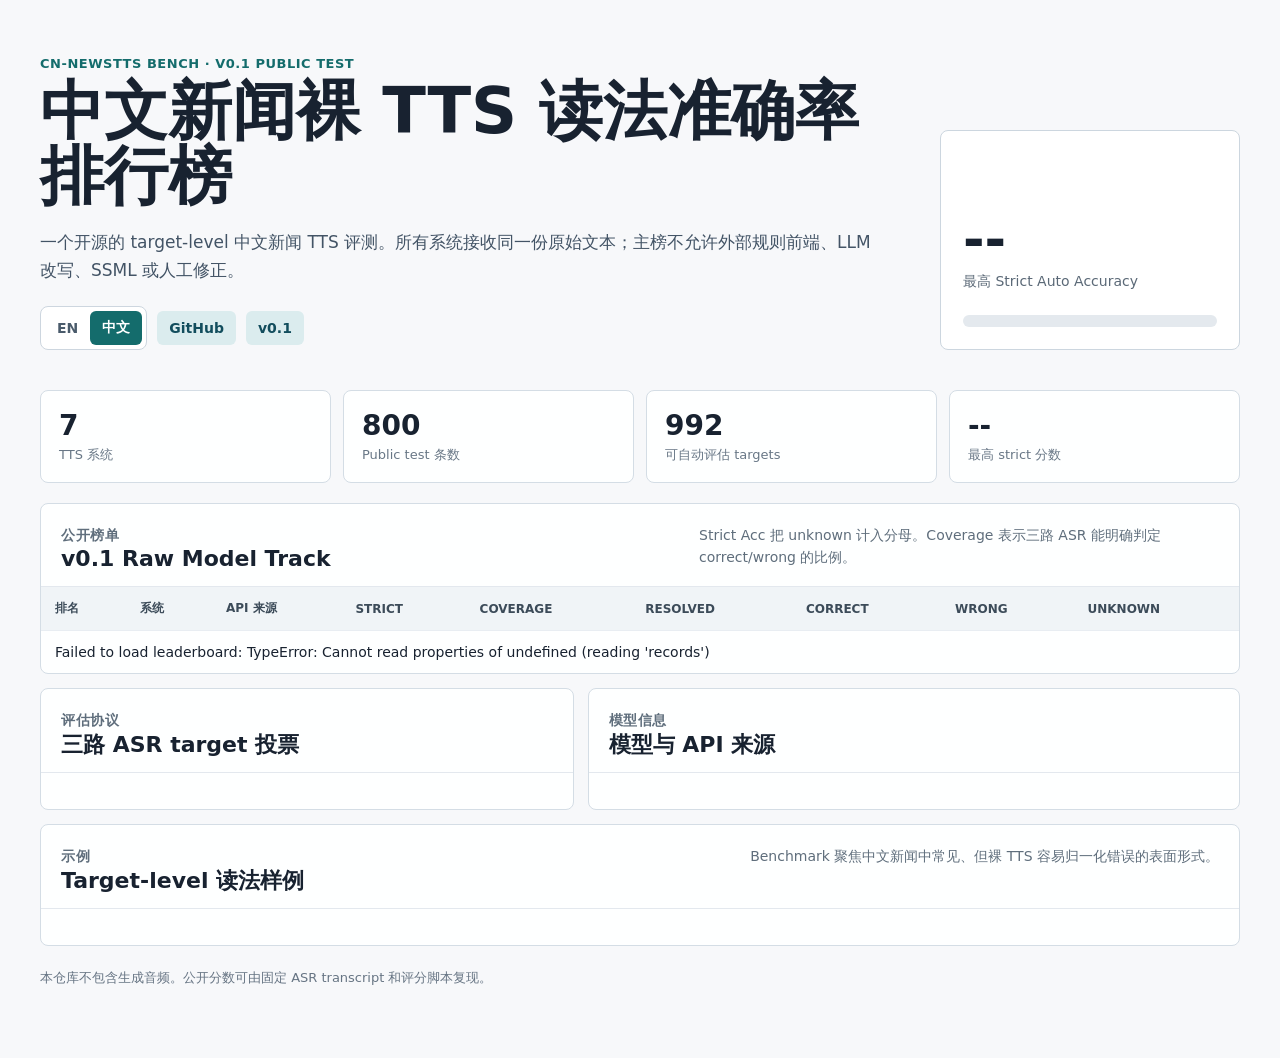
==== site/index.html @ b5e499ce "Improve bilingual benchmark docs and leaderboard" ====
<!doctype html>
<html lang="zh-CN">
<head>
  <meta charset="utf-8">
  <meta name="viewport" content="width=device-width, initial-scale=1">
  <title>CN-NewsTTS Bench 中文新闻 TTS 排行榜</title>
  <link rel="stylesheet" href="style.css">
</head>
<body>
  <main>
    <header class="hero">
      <div class="hero-copy">
        <p class="eyebrow">CN-NewsTTS Bench · v0.1 public test</p>
        <h1 id="title">中文新闻裸 TTS 读法准确率排行榜</h1>
        <p class="summary" id="summary"></p>
        <div class="hero-actions" aria-label="language and repository links">
          <div class="language-toggle" role="group" aria-label="Language">
            <button class="lang-button" data-lang="en" type="button">EN</button>
            <button class="lang-button active" data-lang="zh" type="button">中文</button>
          </div>
          <a class="link-button" href="https://github.com/Jayden-X-L/cn-news-tts-bench">GitHub</a>
          <a class="link-button" href="https://github.com/Jayden-X-L/cn-news-tts-bench/releases/tag/v0.1">v0.1</a>
        </div>
      </div>
      <div class="score-visual" aria-label="Top strict auto accuracy">
        <span id="visual-score">--</span>
        <label id="visual-label"></label>
        <div class="gauge">
          <div id="visual-bar"></div>
        </div>
      </div>
    </header>

    <section class="metric-grid" aria-label="benchmark summary">
      <div class="metric">
        <span id="model-count">7</span>
        <label id="metric-models"></label>
      </div>
      <div class="metric">
        <span id="record-count">800</span>
        <label id="metric-records"></label>
      </div>
      <div class="metric">
        <span id="target-count">992</span>
        <label id="metric-targets"></label>
      </div>
      <div class="metric">
        <span id="best-score">--</span>
        <label id="metric-best"></label>
      </div>
    </section>

    <section class="panel">
      <div class="section-heading">
        <div>
          <p class="section-kicker" id="leaderboard-kicker"></p>
          <h2 id="leaderboard-title"></h2>
        </div>
        <p id="leaderboard-note"></p>
      </div>
      <div class="table-wrap">
        <table>
          <thead>
            <tr>
              <th id="th-rank"></th>
              <th id="th-system"></th>
              <th id="th-source"></th>
              <th id="th-strict"></th>
              <th id="th-coverage"></th>
              <th id="th-resolved"></th>
              <th id="th-correct"></th>
              <th id="th-wrong"></th>
              <th id="th-unknown"></th>
            </tr>
          </thead>
          <tbody id="leaderboard-body">
            <tr><td colspan="9">加载中...</td></tr>
          </tbody>
        </table>
      </div>
    </section>

    <section class="grid-two">
      <div class="panel">
        <div class="section-heading compact">
          <div>
            <p class="section-kicker" id="protocol-kicker"></p>
            <h2 id="protocol-title"></h2>
          </div>
        </div>
        <div class="protocol-list" id="protocol-list"></div>
      </div>

      <div class="panel">
        <div class="section-heading compact">
          <div>
            <p class="section-kicker" id="model-kicker"></p>
            <h2 id="model-title"></h2>
          </div>
        </div>
        <div class="model-list" id="model-list"></div>
      </div>
    </section>

    <section class="panel">
      <div class="section-heading">
        <div>
          <p class="section-kicker" id="examples-kicker"></p>
          <h2 id="examples-title"></h2>
        </div>
        <p id="examples-note"></p>
      </div>
      <div class="case-grid" id="case-grid"></div>
    </section>

    <footer>
      <p id="footer-text"></p>
    </footer>
  </main>
  <script src="leaderboard.js"></script>
</body>
</html>
---- site/style.css ----
:root {
  color-scheme: light;
  font-family: Inter, ui-sans-serif, system-ui, -apple-system, BlinkMacSystemFont, "Segoe UI", sans-serif;
  background: #f4f6f8;
  color: #182230;
}

* {
  box-sizing: border-box;
}

body {
  margin: 0;
  background: #f7f8fa;
}

main {
  max-width: 1240px;
  margin: 0 auto;
  padding: 28px 20px 56px;
}

.hero {
  display: grid;
  grid-template-columns: minmax(0, 1fr) 300px;
  gap: 24px;
  align-items: end;
  padding: 28px 0 22px;
}

.eyebrow,
.section-kicker {
  margin: 0 0 8px;
  color: #146c6c;
  font-size: 13px;
  font-weight: 760;
  letter-spacing: .04em;
  text-transform: uppercase;
}

h1,
h2 {
  margin: 0;
  letter-spacing: 0;
}

h1 {
  max-width: 820px;
  font-size: clamp(34px, 5vw, 64px);
  line-height: 1.02;
}

h2 {
  font-size: 22px;
  line-height: 1.2;
}

.summary {
  max-width: 840px;
  margin: 18px 0 0;
  color: #435466;
  font-size: 17px;
  line-height: 1.65;
}

.hero-actions {
  display: flex;
  flex-wrap: wrap;
  gap: 10px;
  align-items: center;
  margin-top: 22px;
}

.language-toggle {
  display: inline-flex;
  padding: 4px;
  border: 1px solid #cdd6df;
  border-radius: 8px;
  background: #ffffff;
}

.lang-button,
.link-button {
  min-height: 34px;
  border: 0;
  border-radius: 6px;
  padding: 0 12px;
  font: inherit;
  font-size: 14px;
  font-weight: 700;
}

.lang-button {
  color: #4a5b6b;
  background: transparent;
  cursor: pointer;
}

.lang-button.active {
  color: #ffffff;
  background: #146c6c;
}

.link-button {
  display: inline-flex;
  align-items: center;
  color: #124d5d;
  background: #dbecee;
  text-decoration: none;
}

.score-visual {
  min-height: 220px;
  border: 1px solid #ccd6df;
  border-radius: 8px;
  background: #ffffff;
  padding: 22px;
  display: flex;
  flex-direction: column;
  justify-content: flex-end;
}

.score-visual span {
  font-size: 52px;
  line-height: 1;
  font-weight: 820;
}

.score-visual label {
  margin-top: 8px;
  color: #5b6977;
  font-size: 14px;
}

.gauge {
  height: 12px;
  margin-top: 24px;
  overflow: hidden;
  border-radius: 999px;
  background: #e4e9ee;
}

.gauge div {
  height: 100%;
  width: 0;
  border-radius: inherit;
  background: #146c6c;
}

.metric-grid {
  display: grid;
  grid-template-columns: repeat(4, minmax(0, 1fr));
  gap: 12px;
  margin: 18px 0 20px;
}

.metric,
.panel {
  border: 1px solid #d4dde5;
  border-radius: 8px;
  background: rgba(255, 255, 255, .94);
}

.metric {
  padding: 18px;
}

.metric span {
  display: block;
  font-size: 28px;
  font-weight: 800;
}

.metric label {
  display: block;
  margin-top: 4px;
  color: #687786;
  font-size: 13px;
}

.panel {
  margin-top: 14px;
  overflow: hidden;
}

.section-heading {
  display: flex;
  justify-content: space-between;
  gap: 24px;
  padding: 20px 20px 14px;
  border-bottom: 1px solid #e3e8ee;
}

.section-heading.compact {
  display: block;
}

.section-heading p {
  max-width: 520px;
  margin: 0;
  color: #5f6e7c;
  font-size: 14px;
  line-height: 1.6;
}

.table-wrap {
  overflow-x: auto;
}

table {
  width: 100%;
  min-width: 980px;
  border-collapse: collapse;
}

th,
td {
  padding: 13px 14px;
  text-align: left;
  border-bottom: 1px solid #e8edf2;
  white-space: nowrap;
  font-size: 14px;
}

th {
  color: #3c4b59;
  background: #f0f4f7;
  font-size: 12px;
  font-weight: 780;
  text-transform: uppercase;
}

tr:last-child td {
  border-bottom: 0;
}

.rank {
  width: 46px;
  color: #687786;
  font-weight: 800;
}

.system-name {
  font-weight: 780;
}

.system-sub {
  margin-top: 3px;
  color: #758391;
  font-size: 12px;
}

.score-cell {
  min-width: 148px;
}

.score-line {
  display: grid;
  grid-template-columns: 54px 1fr;
  align-items: center;
  gap: 10px;
}

.mini-bar {
  height: 7px;
  overflow: hidden;
  border-radius: 999px;
  background: #e4e9ee;
}

.mini-bar div {
  height: 100%;
  background: #146c6c;
  border-radius: inherit;
}

.count-good {
  color: #0f6a4f;
  font-weight: 780;
}

.count-bad {
  color: #9b3b2f;
  font-weight: 780;
}

.count-muted {
  color: #697786;
  font-weight: 780;
}

.grid-two {
  display: grid;
  grid-template-columns: minmax(0, .9fr) minmax(0, 1.1fr);
  gap: 14px;
}

.protocol-list,
.model-list,
.case-grid {
  padding: 16px 20px 20px;
}

.protocol-item {
  display: grid;
  grid-template-columns: 42px 1fr;
  gap: 12px;
  padding: 12px 0;
  border-bottom: 1px solid #edf1f4;
}

.protocol-item:last-child {
  border-bottom: 0;
}

.protocol-index {
  width: 34px;
  height: 34px;
  display: grid;
  place-items: center;
  border-radius: 8px;
  color: #ffffff;
  background: #146c6c;
  font-weight: 800;
}

.protocol-name,
.model-row strong {
  font-weight: 780;
}

.protocol-source,
.model-row span {
  color: #647382;
  font-size: 13px;
}

.model-row {
  display: grid;
  grid-template-columns: minmax(150px, 1fr) minmax(190px, 1.2fr) minmax(150px, .9fr);
  gap: 12px;
  padding: 10px 0;
  border-bottom: 1px solid #edf1f4;
}

.model-row:last-child {
  border-bottom: 0;
}

.case-grid {
  display: grid;
  grid-template-columns: repeat(2, minmax(0, 1fr));
  gap: 12px;
}

.case-card {
  border: 1px solid #dce4eb;
  border-radius: 8px;
  padding: 14px;
  background: #fbfcfd;
}

.case-category {
  color: #146c6c;
  font-size: 12px;
  font-weight: 800;
  text-transform: uppercase;
}

.case-input {
  margin: 9px 0 12px;
  color: #162230;
  font-weight: 720;
  line-height: 1.55;
}

.case-meta {
  display: grid;
  gap: 8px;
  color: #5c6b79;
  font-size: 13px;
  line-height: 1.55;
}

.case-meta b {
  color: #2d3b48;
}

footer {
  margin: 22px 0 0;
  color: #667483;
  font-size: 13px;
  line-height: 1.6;
}

@media (max-width: 860px) {
  main {
    padding: 20px 14px 42px;
  }

  .hero,
  .grid-two,
  .case-grid {
    grid-template-columns: 1fr;
  }

  .score-visual {
    min-height: 150px;
  }

  .metric-grid {
    grid-template-columns: repeat(2, minmax(0, 1fr));
  }

  .section-heading {
    display: block;
  }

  .section-heading p {
    margin-top: 8px;
  }

  .model-row {
    grid-template-columns: 1fr;
    gap: 4px;
  }
}
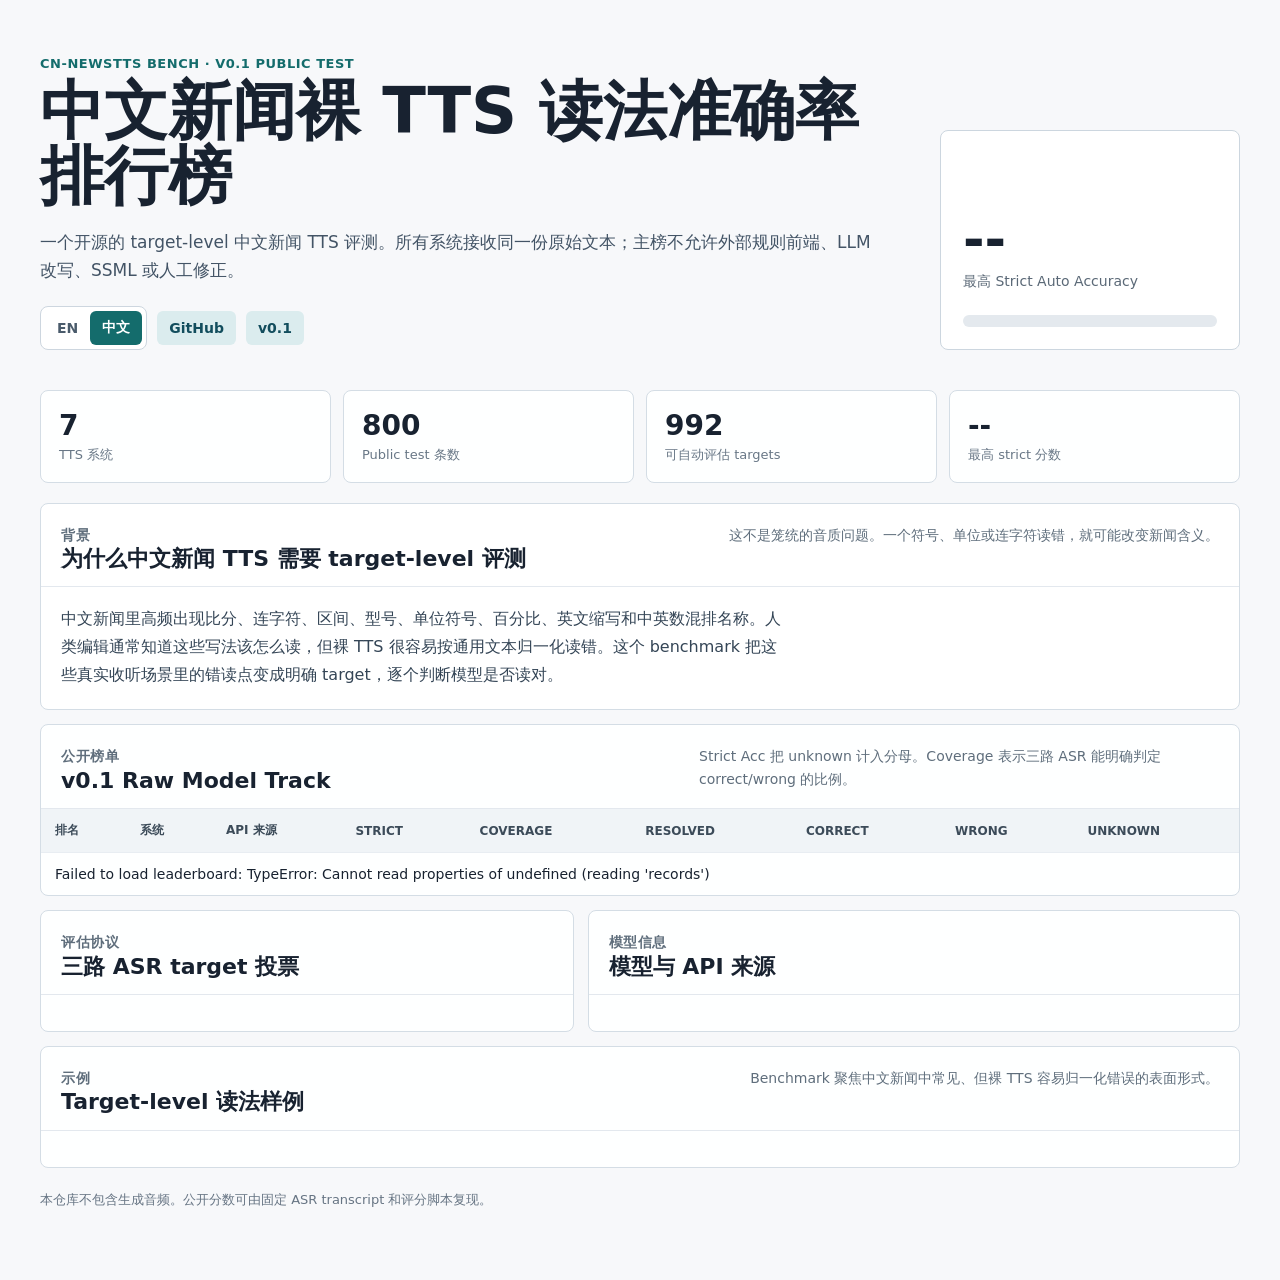
==== commit b8cedae9: "Add benchmark motivation background" ====
--- a/site/index.html
+++ b/site/index.html
@@ -47,6 +47,20 @@
       <div class="metric">
         <span id="best-score">--</span>
         <label id="metric-best"></label>
+      </div>
+    </section>
+
+    <section class="panel background-panel">
+      <div class="section-heading">
+        <div>
+          <p class="section-kicker" id="background-kicker"></p>
+          <h2 id="background-title"></h2>
+        </div>
+        <p id="background-note"></p>
+      </div>
+      <div class="background-grid">
+        <div class="background-copy" id="background-body"></div>
+        <div class="token-list" id="background-tokens" aria-label="benchmark target examples"></div>
       </div>
     </section>
 
--- a/site/style.css
+++ b/site/style.css
@@ -183,6 +183,10 @@
   overflow: hidden;
 }
 
+.background-panel {
+  background: #ffffff;
+}
+
 .section-heading {
   display: flex;
   justify-content: space-between;
@@ -201,6 +205,40 @@
   color: #5f6e7c;
   font-size: 14px;
   line-height: 1.6;
+}
+
+.background-grid {
+  display: grid;
+  grid-template-columns: minmax(0, 1.4fr) minmax(260px, .8fr);
+  gap: 18px;
+  padding: 18px 20px 20px;
+}
+
+.background-copy {
+  color: #344556;
+  font-size: 16px;
+  line-height: 1.75;
+}
+
+.token-list {
+  display: flex;
+  flex-wrap: wrap;
+  gap: 8px;
+  align-content: flex-start;
+}
+
+.token-list span {
+  display: inline-flex;
+  align-items: center;
+  min-height: 34px;
+  border: 1px solid #cbd9df;
+  border-radius: 8px;
+  padding: 0 10px;
+  color: #124d5d;
+  background: #edf6f6;
+  font-family: ui-monospace, SFMono-Regular, Menlo, Monaco, Consolas, monospace;
+  font-size: 13px;
+  font-weight: 720;
 }
 
 .table-wrap {
@@ -399,6 +437,7 @@
   }
 
   .hero,
+  .background-grid,
   .grid-two,
   .case-grid {
     grid-template-columns: 1fr;
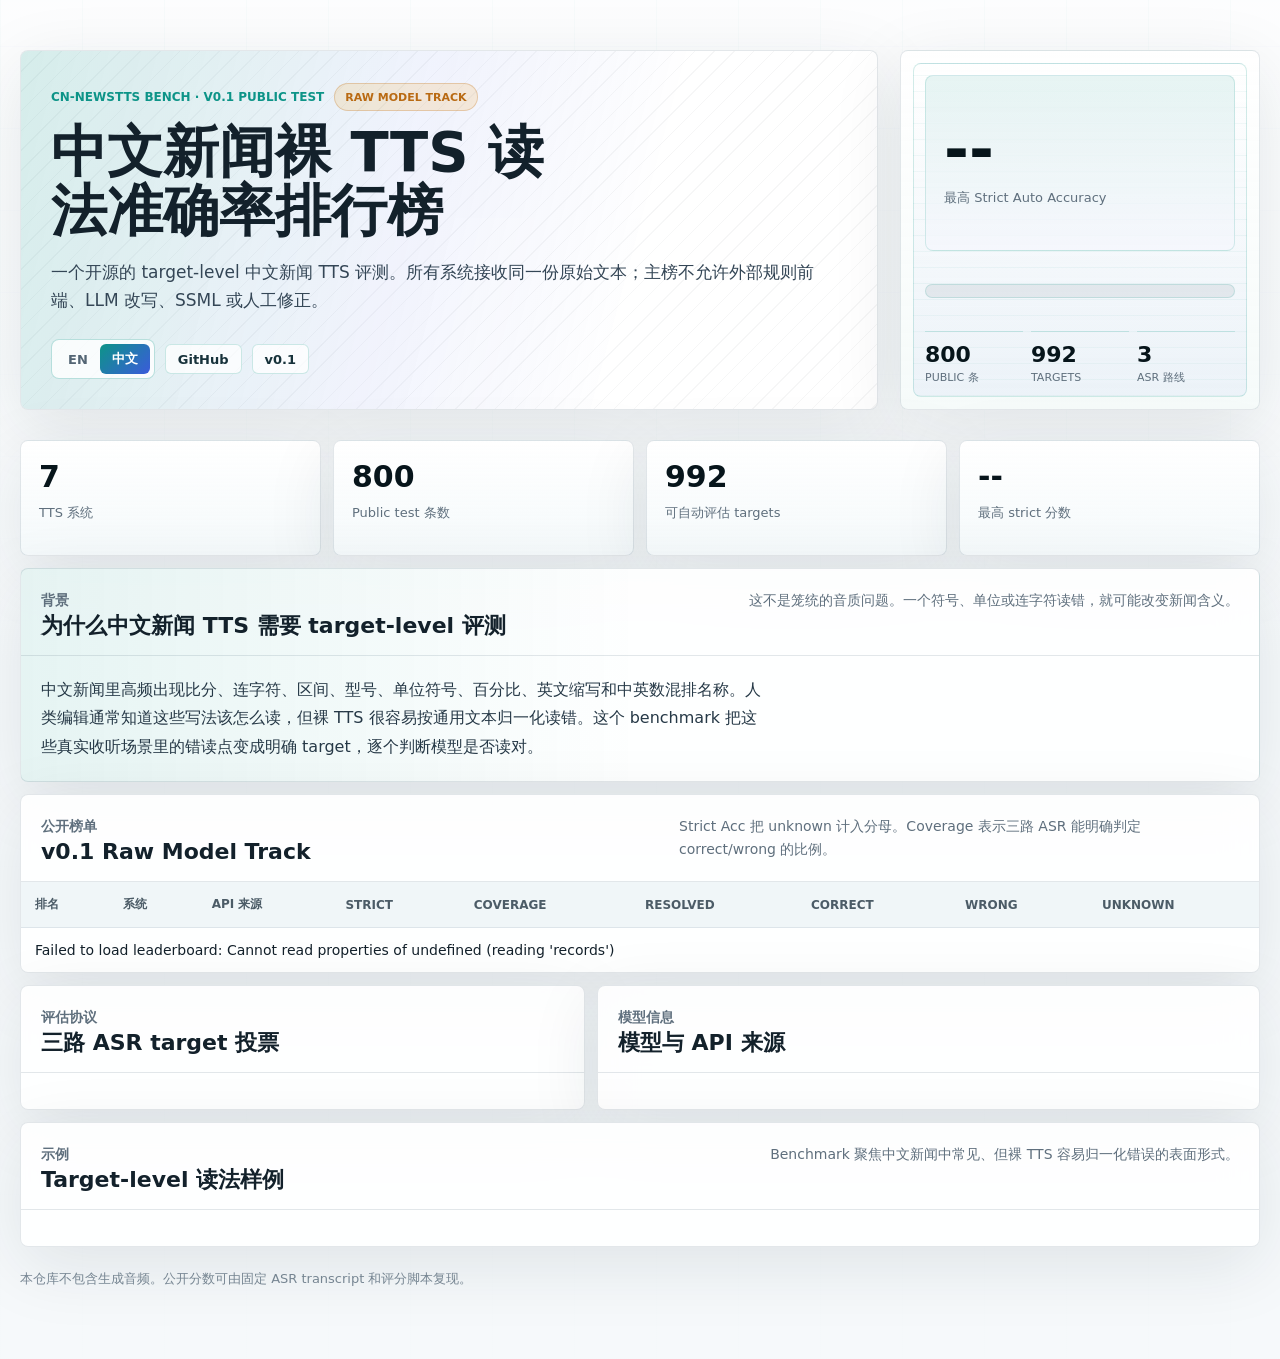
==== commit f94a679f: "Refresh leaderboard page design" ====
--- a/site/index.html
+++ b/site/index.html
@@ -3,14 +3,19 @@
 <head>
   <meta charset="utf-8">
   <meta name="viewport" content="width=device-width, initial-scale=1">
+  <meta name="theme-color" content="#f6f9fb">
   <title>CN-NewsTTS Bench 中文新闻 TTS 排行榜</title>
   <link rel="stylesheet" href="style.css">
 </head>
 <body>
+  <canvas id="signal-canvas" class="signal-canvas" aria-hidden="true"></canvas>
   <main>
     <header class="hero">
       <div class="hero-copy">
-        <p class="eyebrow">CN-NewsTTS Bench · v0.1 public test</p>
+        <div class="hero-topline">
+          <p class="eyebrow">CN-NewsTTS Bench · v0.1 public test</p>
+          <span class="live-chip">RAW MODEL TRACK</span>
+        </div>
         <h1 id="title">中文新闻裸 TTS 读法准确率排行榜</h1>
         <p class="summary" id="summary"></p>
         <div class="hero-actions" aria-label="language and repository links">
@@ -23,10 +28,26 @@
         </div>
       </div>
       <div class="score-visual" aria-label="Top strict auto accuracy">
-        <span id="visual-score">--</span>
-        <label id="visual-label"></label>
+        <div class="score-shell">
+          <span id="visual-score">--</span>
+          <label id="visual-label"></label>
+        </div>
         <div class="gauge">
           <div id="visual-bar"></div>
+        </div>
+        <div class="signal-readouts" aria-label="benchmark readouts">
+          <div>
+            <span id="visual-records">800</span>
+            <label id="visual-records-label">records</label>
+          </div>
+          <div>
+            <span id="visual-targets">992</span>
+            <label id="visual-targets-label">targets</label>
+          </div>
+          <div>
+            <span id="visual-asr">3</span>
+            <label id="visual-asr-label">ASR routes</label>
+          </div>
         </div>
       </div>
     </header>
--- a/site/style.css
+++ b/site/style.css
@@ -1,41 +1,148 @@
 :root {
   color-scheme: light;
   font-family: Inter, ui-sans-serif, system-ui, -apple-system, BlinkMacSystemFont, "Segoe UI", sans-serif;
-  background: #f4f6f8;
-  color: #182230;
+  --bg: #f6f9fb;
+  --surface: rgba(255, 255, 255, .88);
+  --surface-strong: rgba(255, 255, 255, .96);
+  --line: rgba(40, 69, 94, .13);
+  --line-strong: rgba(13, 148, 136, .28);
+  --text: #13212b;
+  --muted: #5f6f7d;
+  --subtle: #7a8996;
+  --teal: #0d9488;
+  --teal-soft: rgba(13, 148, 136, .10);
+  --indigo: #3b5bdb;
+  --indigo-soft: rgba(59, 91, 219, .10);
+  --amber: #b96a13;
+  --amber-soft: rgba(245, 158, 11, .14);
+  --red: #c2413b;
+  --red-soft: rgba(194, 65, 59, .10);
+  --shadow: 0 18px 70px rgba(24, 38, 52, .10);
 }
 
 * {
   box-sizing: border-box;
 }
 
+html {
+  min-width: 320px;
+  background: var(--bg);
+}
+
 body {
   margin: 0;
-  background: #f7f8fa;
+  min-height: 100vh;
+  color: var(--text);
+  background:
+    linear-gradient(180deg, rgba(255, 255, 255, .72), rgba(246, 249, 251, .96) 42rem),
+    repeating-linear-gradient(90deg, rgba(13, 148, 136, .085) 0 1px, transparent 1px 82px),
+    repeating-linear-gradient(0deg, rgba(59, 91, 219, .060) 0 1px, transparent 1px 82px),
+    var(--bg);
+  overflow-x: hidden;
+}
+
+body::after {
+  content: "";
+  position: fixed;
+  inset: 0;
+  pointer-events: none;
+  background:
+    linear-gradient(180deg, rgba(255, 255, 255, .82), transparent 18rem),
+    linear-gradient(90deg, transparent, rgba(13, 148, 136, .08), transparent);
+  opacity: .8;
+  z-index: -1;
+}
+
+.signal-canvas {
+  position: fixed;
+  inset: 0;
+  width: 100%;
+  height: 100%;
+  opacity: .42;
+  pointer-events: none;
+  z-index: -2;
 }
 
 main {
-  max-width: 1240px;
+  width: min(1280px, calc(100% - 40px));
   margin: 0 auto;
-  padding: 28px 20px 56px;
+  padding: 32px 0 56px;
 }
 
 .hero {
   display: grid;
-  grid-template-columns: minmax(0, 1fr) 300px;
-  gap: 24px;
-  align-items: end;
-  padding: 28px 0 22px;
+  grid-template-columns: minmax(0, 1fr) 360px;
+  gap: 22px;
+  align-items: stretch;
+  min-height: 360px;
+  padding: 18px 0;
+}
+
+.hero-copy,
+.score-visual,
+.metric,
+.panel {
+  border: 1px solid var(--line);
+  border-radius: 8px;
+  background: var(--surface);
+  box-shadow: var(--shadow);
+  backdrop-filter: blur(18px);
+}
+
+.hero-copy {
+  position: relative;
+  display: flex;
+  flex-direction: column;
+  justify-content: flex-end;
+  min-height: 360px;
+  padding: 30px;
+  overflow: hidden;
+}
+
+.hero-copy::before {
+  content: "";
+  position: absolute;
+  inset: 0;
+  background:
+    linear-gradient(105deg, rgba(13, 148, 136, .18), rgba(59, 91, 219, .08) 44%, transparent 72%),
+    repeating-linear-gradient(135deg, rgba(19, 33, 43, .040) 0 1px, transparent 1px 14px);
+  opacity: .95;
+  pointer-events: none;
+}
+
+.hero-copy > * {
+  position: relative;
+}
+
+.hero-topline {
+  display: flex;
+  flex-wrap: wrap;
+  gap: 10px;
+  align-items: center;
+  margin-bottom: 12px;
 }
 
 .eyebrow,
 .section-kicker {
-  margin: 0 0 8px;
-  color: #146c6c;
-  font-size: 13px;
-  font-weight: 760;
-  letter-spacing: .04em;
+  margin: 0;
+  color: var(--teal);
+  font-size: 12px;
+  font-weight: 850;
+  letter-spacing: 0;
   text-transform: uppercase;
+}
+
+.live-chip {
+  display: inline-flex;
+  align-items: center;
+  min-height: 28px;
+  border: 1px solid rgba(185, 106, 19, .26);
+  border-radius: 999px;
+  padding: 0 10px;
+  color: var(--amber);
+  background: var(--amber-soft);
+  font-size: 11px;
+  font-weight: 850;
 }
 
 h1,
@@ -45,22 +152,23 @@
 }
 
 h1 {
-  max-width: 820px;
-  font-size: clamp(34px, 5vw, 64px);
-  line-height: 1.02;
+  max-width: 860px;
+  font-size: 56px;
+  line-height: 1.04;
+  text-wrap: balance;
 }
 
 h2 {
   font-size: 22px;
-  line-height: 1.2;
+  line-height: 1.24;
 }
 
 .summary {
-  max-width: 840px;
+  max-width: 860px;
   margin: 18px 0 0;
-  color: #435466;
+  color: #344656;
   font-size: 17px;
-  line-height: 1.65;
+  line-height: 1.68;
 }
 
 .hero-actions {
@@ -68,131 +176,202 @@
   flex-wrap: wrap;
   gap: 10px;
   align-items: center;
-  margin-top: 22px;
+  margin-top: 24px;
 }
 
 .language-toggle {
   display: inline-flex;
+  min-height: 38px;
   padding: 4px;
-  border: 1px solid #cdd6df;
+  border: 1px solid var(--line-strong);
   border-radius: 8px;
-  background: #ffffff;
+  background: rgba(255, 255, 255, .82);
 }
 
 .lang-button,
 .link-button {
-  min-height: 34px;
+  min-height: 30px;
   border: 0;
   border-radius: 6px;
   padding: 0 12px;
   font: inherit;
-  font-size: 14px;
-  font-weight: 700;
+  font-size: 13px;
+  font-weight: 800;
 }
 
 .lang-button {
-  color: #4a5b6b;
+  color: #536574;
   background: transparent;
   cursor: pointer;
 }
 
 .lang-button.active {
   color: #ffffff;
-  background: #146c6c;
+  background: linear-gradient(135deg, var(--teal), var(--indigo));
 }
 
 .link-button {
   display: inline-flex;
   align-items: center;
-  color: #124d5d;
-  background: #dbecee;
+  border: 1px solid rgba(13, 148, 136, .20);
+  color: #17323b;
+  background: rgba(255, 255, 255, .76);
   text-decoration: none;
 }
 
+.link-button:hover,
+.lang-button:hover {
+  border-color: rgba(13, 148, 136, .42);
+  color: #07151b;
+}
+
 .score-visual {
-  min-height: 220px;
-  border: 1px solid #ccd6df;
-  border-radius: 8px;
-  background: #ffffff;
-  padding: 22px;
+  position: relative;
+  min-height: 360px;
+  padding: 24px;
   display: flex;
   flex-direction: column;
-  justify-content: flex-end;
+  justify-content: space-between;
+  overflow: hidden;
+  background:
+    linear-gradient(180deg, rgba(255, 255, 255, .96), rgba(244, 250, 249, .86)),
+    var(--surface);
+}
+
+.score-visual::before {
+  content: "";
+  position: absolute;
+  inset: 12px;
+  border: 1px solid rgba(13, 148, 136, .18);
+  border-radius: 8px;
+  background:
+    repeating-linear-gradient(0deg, rgba(13, 148, 136, .050) 0 1px, transparent 1px 16px),
+    linear-gradient(180deg, transparent, rgba(59, 91, 219, .050));
+  pointer-events: none;
+}
+
+.score-shell,
+.gauge,
+.signal-readouts {
+  position: relative;
+}
+
+.score-shell {
+  display: grid;
+  align-content: center;
+  min-height: 176px;
+  border-radius: 8px;
+  border: 1px solid rgba(13, 148, 136, .16);
+  padding: 18px;
+  background:
+    linear-gradient(180deg, rgba(13, 148, 136, .10), rgba(59, 91, 219, .035)),
+    rgba(255, 255, 255, .78);
 }
 
 .score-visual span {
-  font-size: 52px;
+  font-size: 60px;
   line-height: 1;
-  font-weight: 820;
+  font-weight: 880;
+  color: #07151b;
+  font-variant-numeric: tabular-nums;
 }
 
 .score-visual label {
-  margin-top: 8px;
-  color: #5b6977;
-  font-size: 14px;
+  margin-top: 10px;
+  color: var(--muted);
+  font-size: 13px;
+  line-height: 1.4;
 }
 
 .gauge {
-  height: 12px;
-  margin-top: 24px;
+  height: 14px;
   overflow: hidden;
+  border: 1px solid rgba(13, 148, 136, .16);
   border-radius: 999px;
-  background: #e4e9ee;
+  background: rgba(20, 42, 55, .07);
 }
 
 .gauge div {
   height: 100%;
   width: 0;
   border-radius: inherit;
-  background: #146c6c;
+  background: linear-gradient(90deg, var(--teal), var(--indigo), #f59e0b);
+  box-shadow: 0 0 22px rgba(13, 148, 136, .24);
+  transition: width .75s ease;
+}
+
+.signal-readouts {
+  display: grid;
+  grid-template-columns: repeat(3, minmax(0, 1fr));
+  gap: 8px;
+}
+
+.signal-readouts div {
+  min-width: 0;
+  border-top: 1px solid rgba(13, 148, 136, .18);
+  padding-top: 12px;
+}
+
+.signal-readouts span {
+  display: block;
+  font-size: 22px;
+}
+
+.signal-readouts label {
+  display: block;
+  margin-top: 4px;
+  font-size: 11px;
+  text-transform: uppercase;
 }
 
 .metric-grid {
   display: grid;
   grid-template-columns: repeat(4, minmax(0, 1fr));
   gap: 12px;
-  margin: 18px 0 20px;
-}
-
-.metric,
-.panel {
-  border: 1px solid #d4dde5;
-  border-radius: 8px;
-  background: rgba(255, 255, 255, .94);
+  margin: 12px 0;
 }
 
 .metric {
+  min-height: 116px;
   padding: 18px;
+  background:
+    linear-gradient(180deg, rgba(255, 255, 255, .94), rgba(242, 248, 250, .82)),
+    var(--surface);
 }
 
 .metric span {
   display: block;
-  font-size: 28px;
-  font-weight: 800;
+  color: #07151b;
+  font-size: 30px;
+  font-weight: 860;
+  font-variant-numeric: tabular-nums;
 }
 
 .metric label {
   display: block;
-  margin-top: 4px;
-  color: #687786;
+  margin-top: 10px;
+  color: var(--muted);
   font-size: 13px;
+  line-height: 1.35;
 }
 
 .panel {
-  margin-top: 14px;
+  margin-top: 12px;
   overflow: hidden;
 }
 
 .background-panel {
-  background: #ffffff;
+  background:
+    linear-gradient(90deg, rgba(13, 148, 136, .10), transparent 50%),
+    var(--surface);
 }
 
 .section-heading {
   display: flex;
   justify-content: space-between;
   gap: 24px;
-  padding: 20px 20px 14px;
-  border-bottom: 1px solid #e3e8ee;
+  padding: 20px 20px 16px;
+  border-bottom: 1px solid var(--line);
 }
 
 .section-heading.compact {
@@ -200,24 +379,28 @@
 }
 
 .section-heading p {
-  max-width: 520px;
+  max-width: 560px;
   margin: 0;
-  color: #5f6e7c;
+  color: var(--muted);
   font-size: 14px;
-  line-height: 1.6;
+  line-height: 1.62;
+}
+
+.section-kicker {
+  margin-bottom: 8px;
 }
 
 .background-grid {
   display: grid;
-  grid-template-columns: minmax(0, 1.4fr) minmax(260px, .8fr);
+  grid-template-columns: minmax(0, 1.35fr) minmax(280px, .85fr);
   gap: 18px;
-  padding: 18px 20px 20px;
+  padding: 20px;
 }
 
 .background-copy {
-  color: #344556;
+  color: #263947;
   font-size: 16px;
-  line-height: 1.75;
+  line-height: 1.78;
 }
 
 .token-list {
@@ -230,15 +413,16 @@
 .token-list span {
   display: inline-flex;
   align-items: center;
-  min-height: 34px;
-  border: 1px solid #cbd9df;
+  min-height: 36px;
+  border: 1px solid rgba(13, 148, 136, .26);
   border-radius: 8px;
-  padding: 0 10px;
-  color: #124d5d;
-  background: #edf6f6;
+  padding: 0 11px;
+  color: #0f3d3a;
+  background: rgba(255, 255, 255, .82);
   font-family: ui-monospace, SFMono-Regular, Menlo, Monaco, Consolas, monospace;
   font-size: 13px;
-  font-weight: 720;
+  font-weight: 780;
+  box-shadow: inset 0 0 0 1px rgba(255, 255, 255, .58);
 }
 
 .table-wrap {
@@ -247,25 +431,33 @@
 
 table {
   width: 100%;
-  min-width: 980px;
+  min-width: 1040px;
   border-collapse: collapse;
 }
 
 th,
 td {
-  padding: 13px 14px;
+  padding: 14px;
   text-align: left;
-  border-bottom: 1px solid #e8edf2;
+  border-bottom: 1px solid rgba(40, 69, 94, .095);
   white-space: nowrap;
   font-size: 14px;
 }
 
 th {
-  color: #3c4b59;
-  background: #f0f4f7;
+  color: #4c5c67;
+  background: rgba(239, 246, 248, .92);
   font-size: 12px;
-  font-weight: 780;
+  font-weight: 820;
   text-transform: uppercase;
+}
+
+tbody tr {
+  transition: background .18s ease;
+}
+
+tbody tr:hover {
+  background: rgba(13, 148, 136, .055);
 }
 
 tr:last-child td {
@@ -273,64 +465,91 @@
 }
 
 .rank {
-  width: 46px;
-  color: #687786;
-  font-weight: 800;
+  width: 54px;
+  color: var(--amber);
+  font-weight: 880;
+  font-variant-numeric: tabular-nums;
 }
 
 .system-name {
-  font-weight: 780;
+  color: #10202b;
+  font-weight: 820;
 }
 
 .system-sub {
-  margin-top: 3px;
-  color: #758391;
+  margin-top: 4px;
+  color: var(--subtle);
   font-size: 12px;
 }
 
 .score-cell {
-  min-width: 148px;
+  min-width: 166px;
 }
 
 .score-line {
   display: grid;
-  grid-template-columns: 54px 1fr;
+  grid-template-columns: 58px 1fr;
   align-items: center;
   gap: 10px;
 }
 
+.score-line span {
+  color: #07151b;
+  font-weight: 820;
+  font-variant-numeric: tabular-nums;
+}
+
 .mini-bar {
-  height: 7px;
+  height: 8px;
   overflow: hidden;
   border-radius: 999px;
-  background: #e4e9ee;
+  background: rgba(20, 42, 55, .08);
 }
 
 .mini-bar div {
   height: 100%;
-  background: #146c6c;
   border-radius: inherit;
+  background: linear-gradient(90deg, var(--teal), var(--indigo), #f59e0b);
+}
+
+.score-chip {
+  display: inline-flex;
+  align-items: center;
+  justify-content: center;
+  min-width: 62px;
+  min-height: 28px;
+  border: 1px solid rgba(40, 69, 94, .12);
+  border-radius: 999px;
+  padding: 0 9px;
+  color: #142331;
+  background: rgba(245, 248, 250, .95);
+  font-weight: 760;
+  font-variant-numeric: tabular-nums;
+}
+
+.count-good,
+.count-bad,
+.count-muted {
+  font-weight: 820;
+  font-variant-numeric: tabular-nums;
 }
 
 .count-good {
-  color: #0f6a4f;
-  font-weight: 780;
+  color: var(--teal);
 }
 
 .count-bad {
-  color: #9b3b2f;
-  font-weight: 780;
+  color: var(--red);
 }
 
 .count-muted {
-  color: #697786;
-  font-weight: 780;
+  color: var(--amber);
 }
 
 .grid-two {
   display: grid;
-  grid-template-columns: minmax(0, .9fr) minmax(0, 1.1fr);
-  gap: 14px;
+  grid-template-columns: minmax(0, .92fr) minmax(0, 1.08fr);
+  gap: 12px;
 }
 
 .protocol-list,
@@ -344,7 +563,7 @@
   grid-template-columns: 42px 1fr;
   gap: 12px;
   padding: 12px 0;
-  border-bottom: 1px solid #edf1f4;
+  border-bottom: 1px solid rgba(40, 69, 94, .095);
 }
 
 .protocol-item:last-child {
@@ -356,29 +575,32 @@
   height: 34px;
   display: grid;
   place-items: center;
+  border: 1px solid rgba(13, 148, 136, .24);
   border-radius: 8px;
-  color: #ffffff;
-  background: #146c6c;
-  font-weight: 800;
+  color: var(--teal);
+  background: var(--teal-soft);
+  font-weight: 850;
 }
 
 .protocol-name,
 .model-row strong {
-  font-weight: 780;
+  color: #10202b;
+  font-weight: 820;
 }
 
 .protocol-source,
 .model-row span {
-  color: #647382;
+  color: var(--muted);
   font-size: 13px;
+  line-height: 1.45;
 }
 
 .model-row {
   display: grid;
-  grid-template-columns: minmax(150px, 1fr) minmax(190px, 1.2fr) minmax(150px, .9fr);
+  grid-template-columns: minmax(150px, 1fr) minmax(190px, 1.2fr) minmax(128px, .75fr);
   gap: 12px;
-  padding: 10px 0;
-  border-bottom: 1px solid #edf1f4;
+  padding: 11px 0;
+  border-bottom: 1px solid rgba(40, 69, 94, .095);
 }
 
 .model-row:last-child {
@@ -392,48 +614,49 @@
 }
 
 .case-card {
-  border: 1px solid #dce4eb;
+  border: 1px solid rgba(40, 69, 94, .11);
   border-radius: 8px;
-  padding: 14px;
-  background: #fbfcfd;
+  padding: 15px;
+  background: rgba(255, 255, 255, .78);
 }
 
 .case-category {
-  color: #146c6c;
+  color: var(--amber);
   font-size: 12px;
-  font-weight: 800;
+  font-weight: 850;
   text-transform: uppercase;
 }
 
 .case-input {
-  margin: 9px 0 12px;
-  color: #162230;
-  font-weight: 720;
-  line-height: 1.55;
+  margin: 10px 0 13px;
+  color: #10202b;
+  font-weight: 760;
+  line-height: 1.58;
 }
 
 .case-meta {
   display: grid;
   gap: 8px;
-  color: #5c6b79;
+  color: var(--muted);
   font-size: 13px;
-  line-height: 1.55;
+  line-height: 1.58;
 }
 
 .case-meta b {
-  color: #2d3b48;
+  color: #263947;
 }
 
 footer {
   margin: 22px 0 0;
-  color: #667483;
+  color: var(--subtle);
   font-size: 13px;
   line-height: 1.6;
 }
 
-@media (max-width: 860px) {
+@media (max-width: 980px) {
   main {
-    padding: 20px 14px 42px;
+    width: min(100% - 28px, 1280px);
+    padding: 20px 0 44px;
   }
 
   .hero,
@@ -443,8 +666,22 @@
     grid-template-columns: 1fr;
   }
 
+  .hero,
+  .hero-copy,
   .score-visual {
-    min-height: 150px;
+    min-height: auto;
+  }
+
+  h1 {
+    font-size: 42px;
+  }
+
+  .score-visual {
+    gap: 18px;
+  }
+
+  .score-shell {
+    min-height: 132px;
   }
 
   .metric-grid {
@@ -457,10 +694,59 @@
 
   .section-heading p {
     margin-top: 8px;
+  }
+}
+
+@media (max-width: 560px) {
+  main {
+    width: min(100% - 20px, 1280px);
+    padding-top: 12px;
+  }
+
+  .hero-copy,
+  .score-visual,
+  .section-heading,
+  .background-grid,
+  .protocol-list,
+  .model-list,
+  .case-grid {
+    padding-left: 14px;
+    padding-right: 14px;
+  }
+
+  h1 {
+    font-size: 34px;
+    line-height: 1.08;
+  }
+
+  h2 {
+    font-size: 20px;
+  }
+
+  .summary,
+  .background-copy {
+    font-size: 15px;
+  }
+
+  .metric-grid {
+    grid-template-columns: 1fr;
+  }
+
+  .metric {
+    min-height: 92px;
+  }
+
+  .signal-readouts {
+    grid-template-columns: 1fr;
   }
 
   .model-row {
     grid-template-columns: 1fr;
     gap: 4px;
   }
-}
+
+  th,
+  td {
+    padding: 12px;
+  }
+}
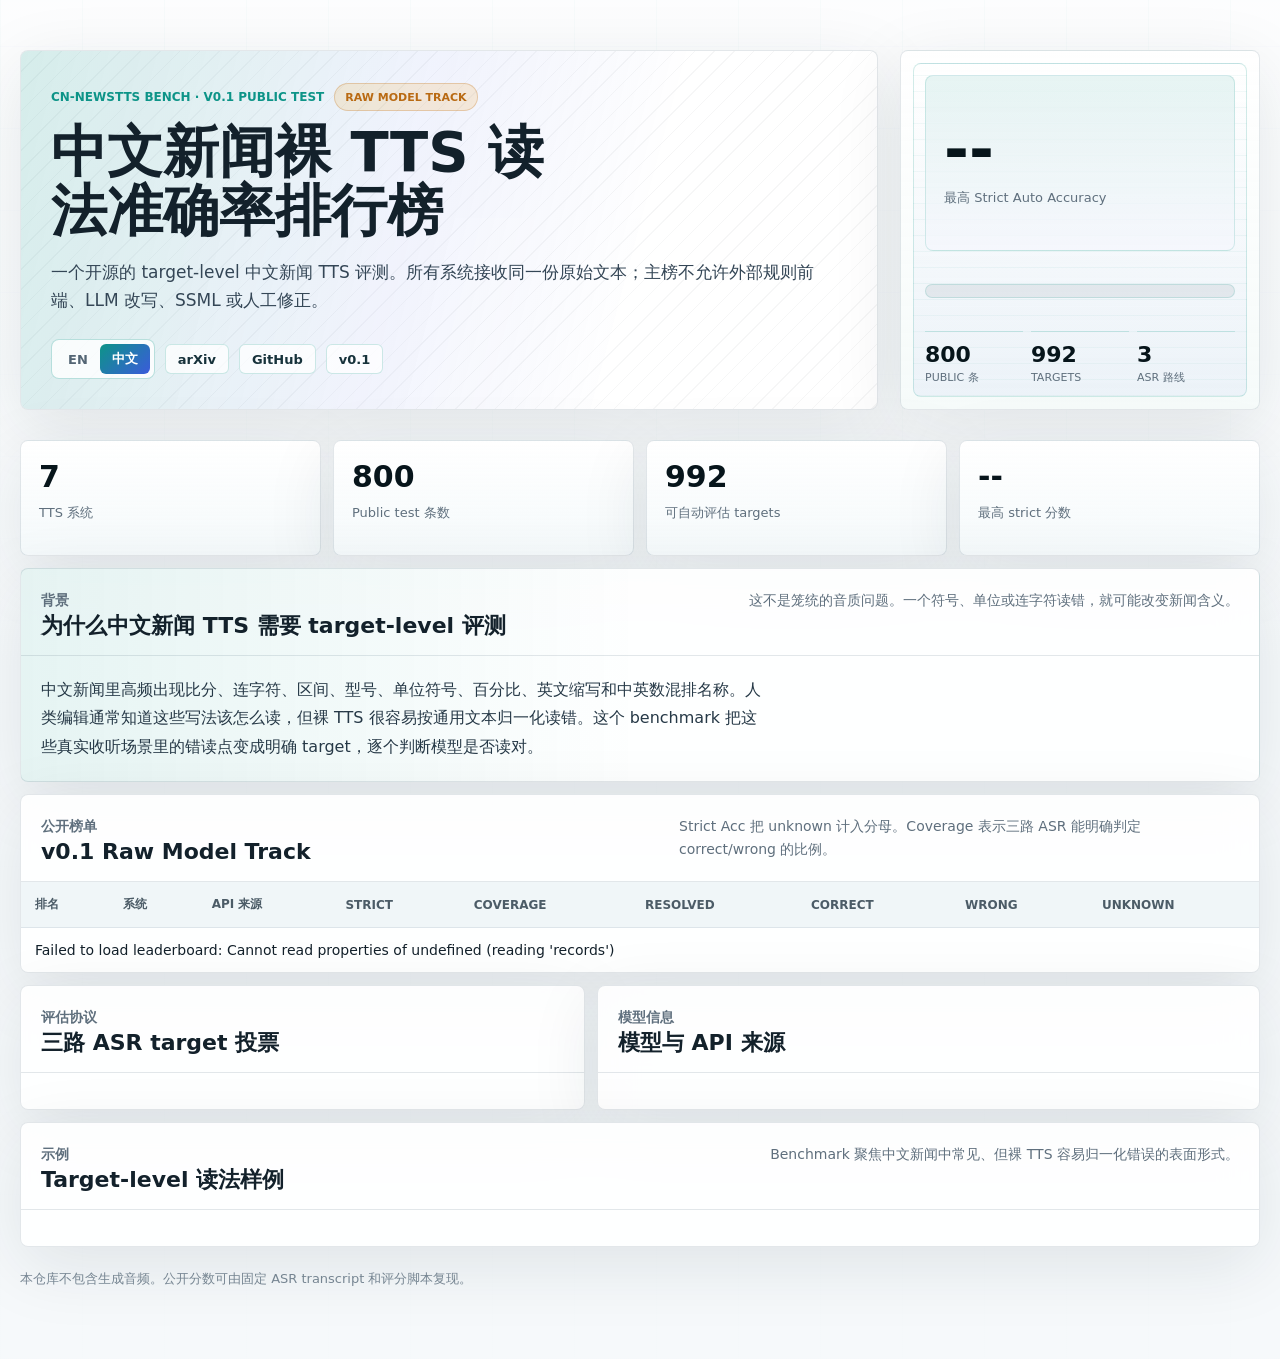
==== commit f76ff26a: "Add arXiv preprint links" ====
--- a/site/index.html
+++ b/site/index.html
@@ -23,6 +23,7 @@
             <button class="lang-button" data-lang="en" type="button">EN</button>
             <button class="lang-button active" data-lang="zh" type="button">中文</button>
           </div>
+          <a class="link-button" href="https://arxiv.org/abs/2606.24714">arXiv</a>
           <a class="link-button" href="https://github.com/Jayden-X-L/cn-news-tts-bench">GitHub</a>
           <a class="link-button" href="https://github.com/Jayden-X-L/cn-news-tts-bench/releases/tag/v0.1">v0.1</a>
         </div>
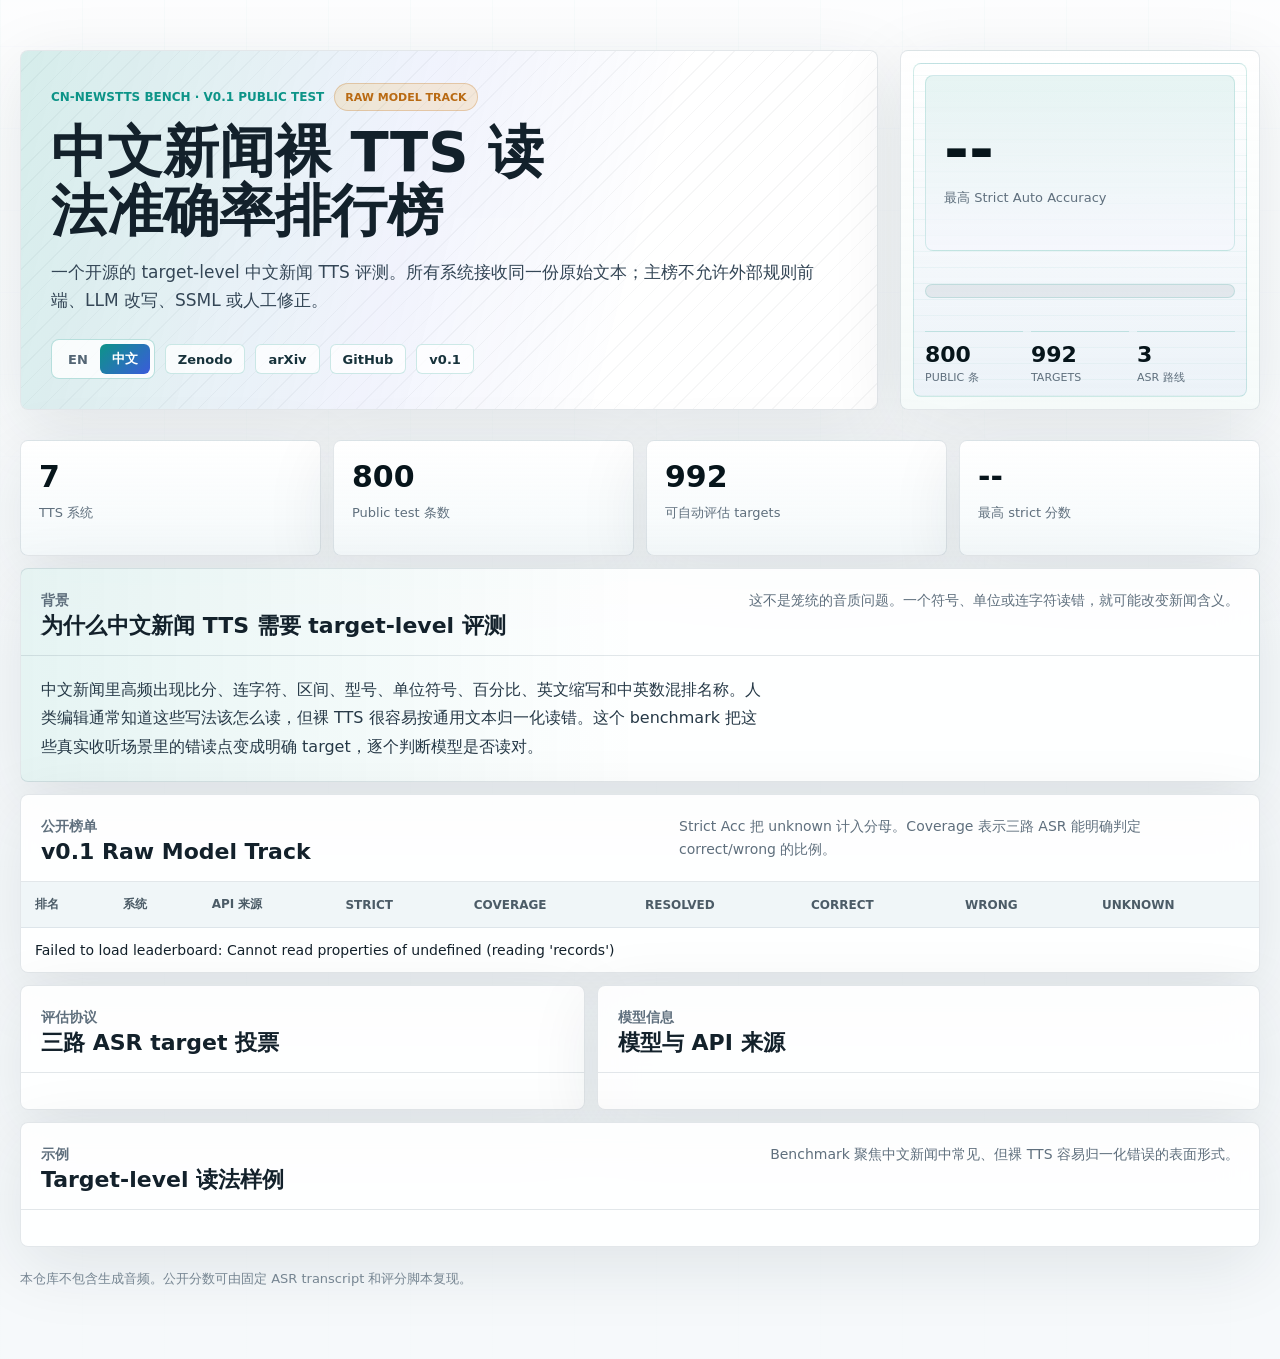
==== commit b12a76fd: "Add Zenodo DOI links" ====
--- a/site/index.html
+++ b/site/index.html
@@ -23,6 +23,7 @@
             <button class="lang-button" data-lang="en" type="button">EN</button>
             <button class="lang-button active" data-lang="zh" type="button">中文</button>
           </div>
+          <a class="link-button" href="https://doi.org/10.5281/zenodo.20822327">Zenodo</a>
           <a class="link-button" href="https://arxiv.org/abs/2606.24714">arXiv</a>
           <a class="link-button" href="https://github.com/Jayden-X-L/cn-news-tts-bench">GitHub</a>
           <a class="link-button" href="https://github.com/Jayden-X-L/cn-news-tts-bench/releases/tag/v0.1">v0.1</a>
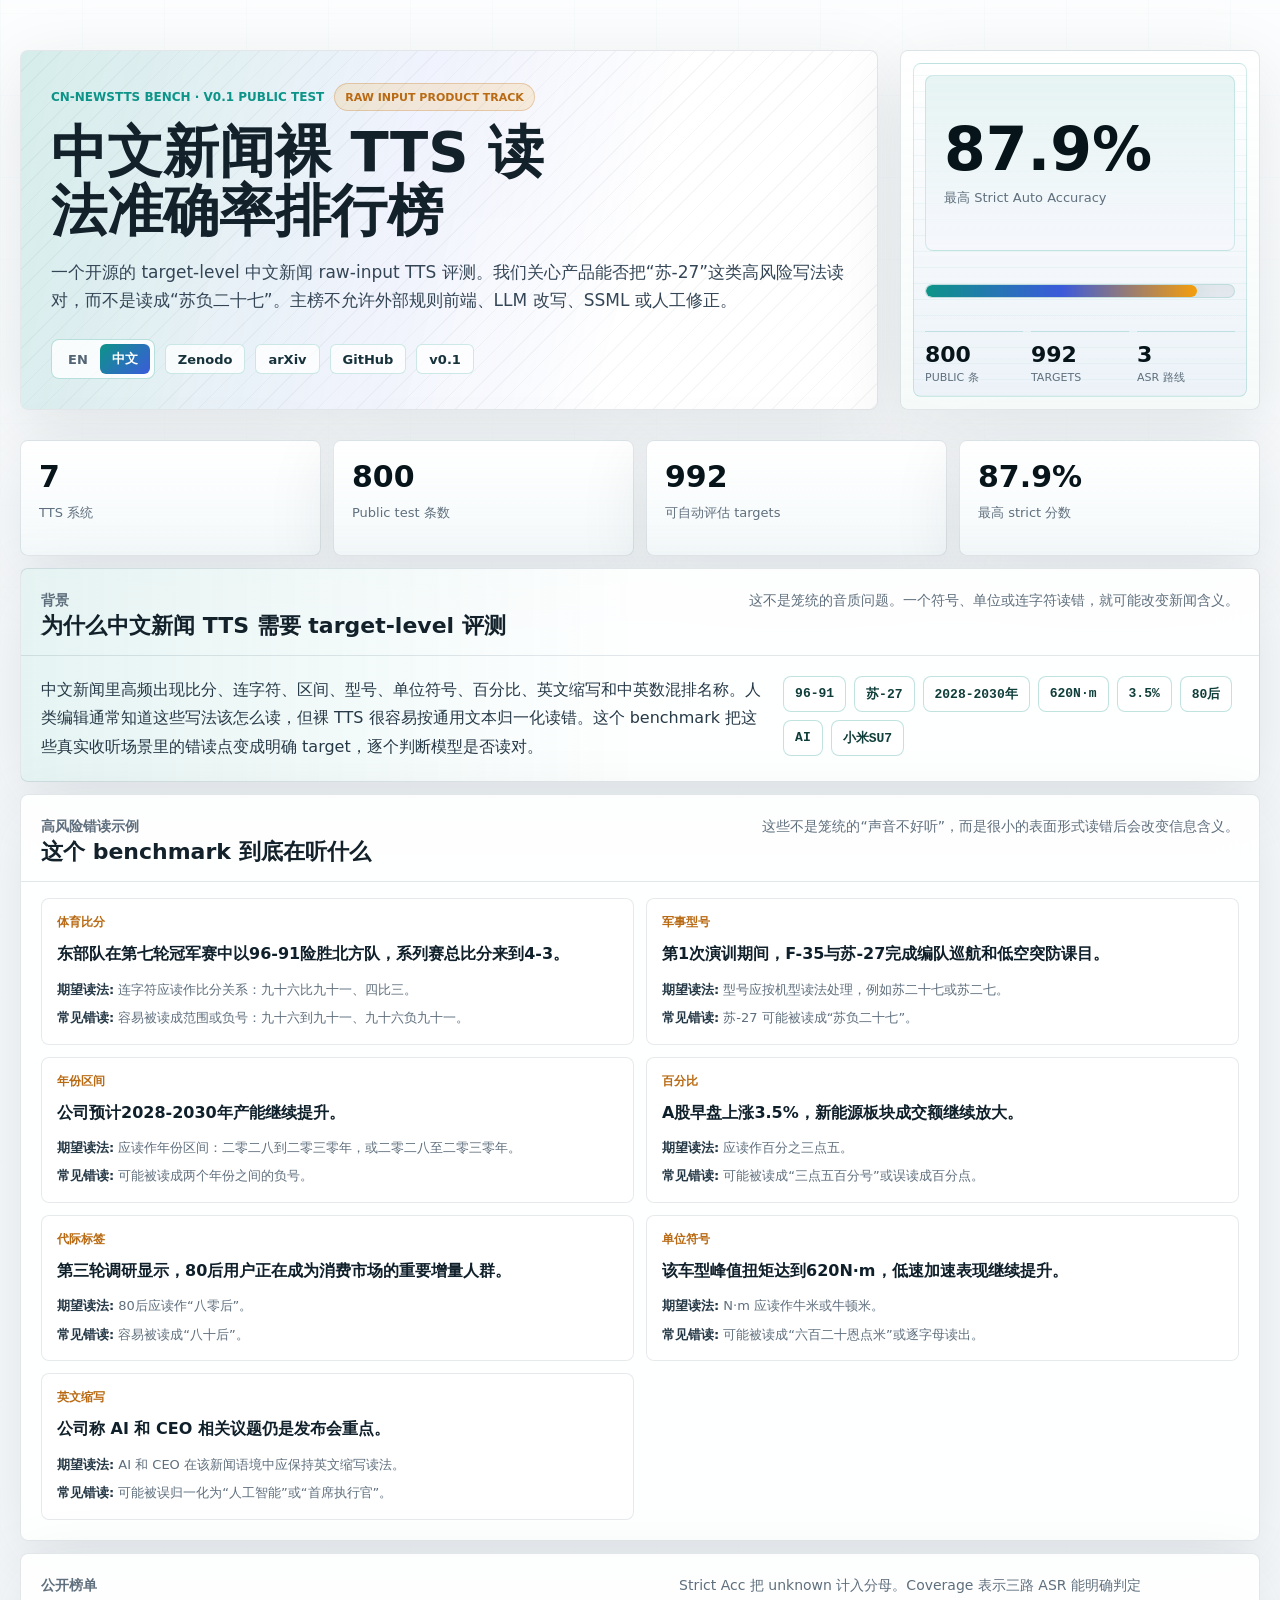
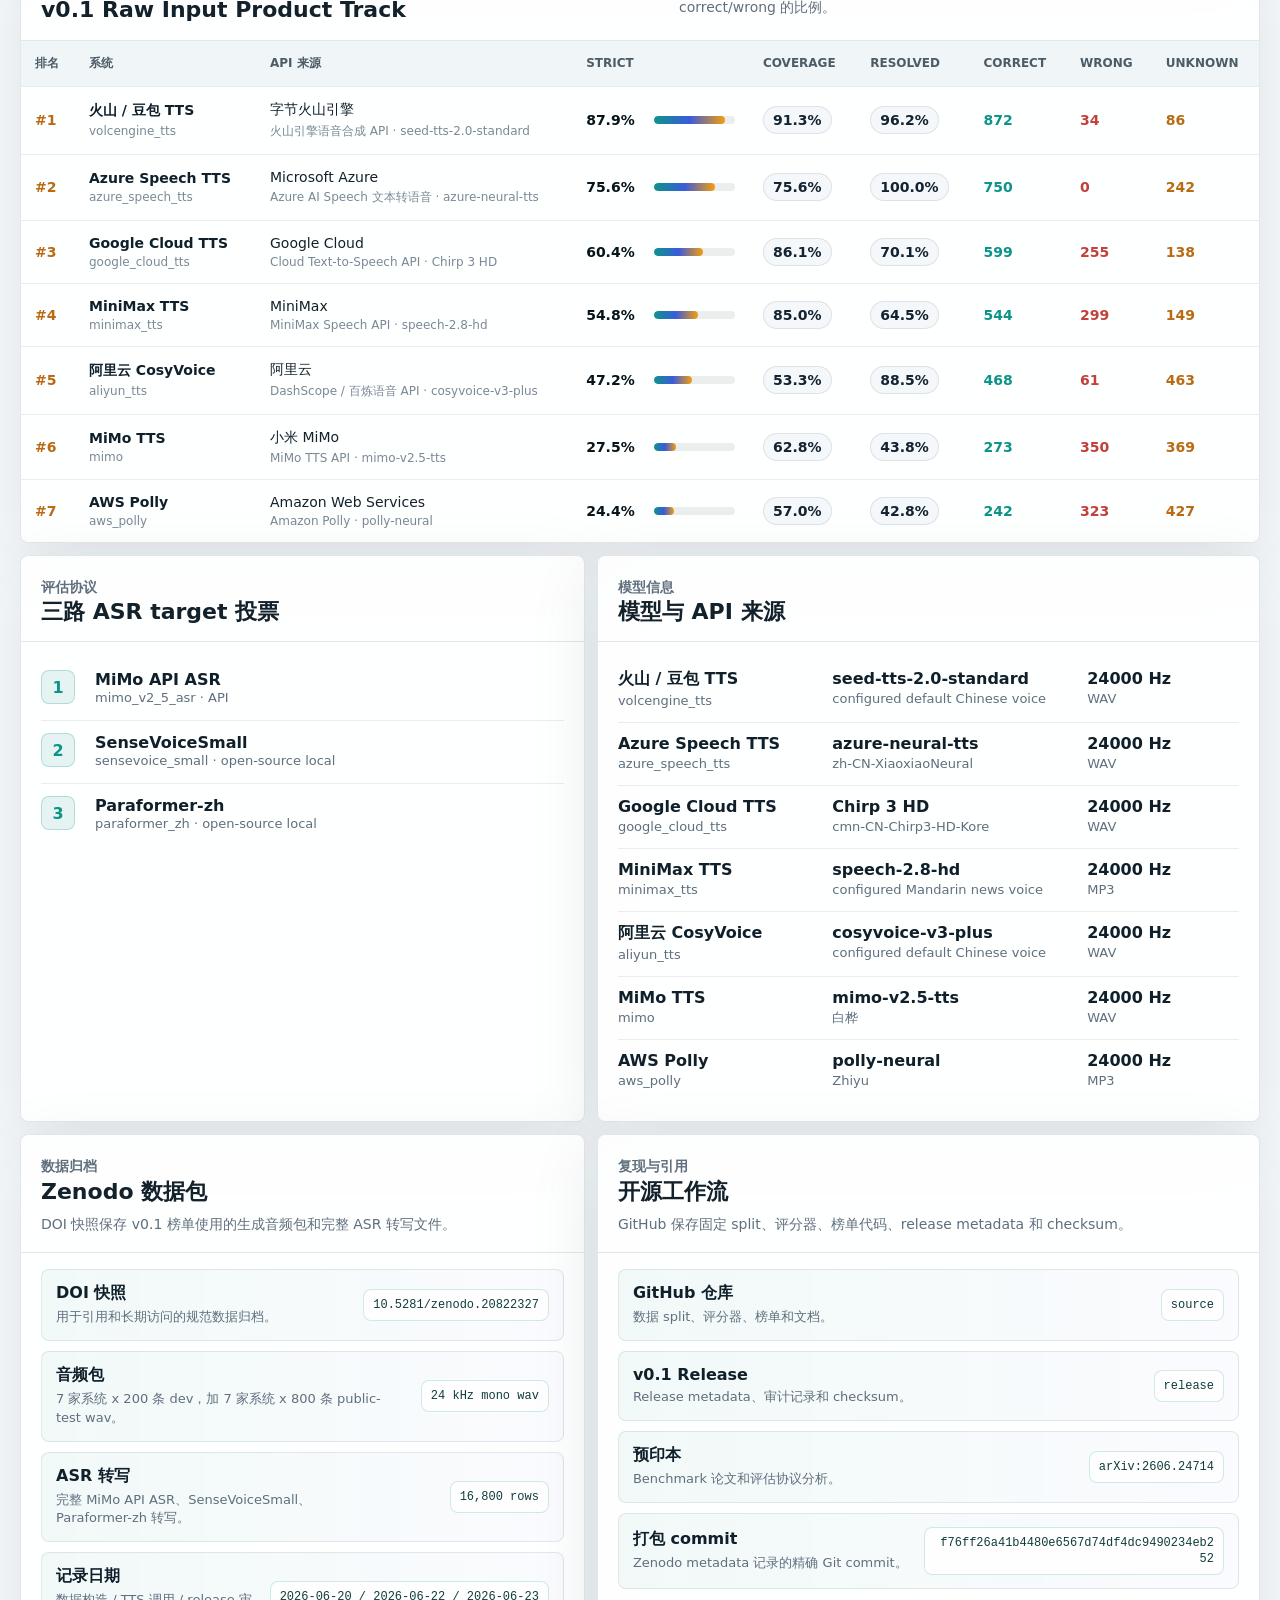
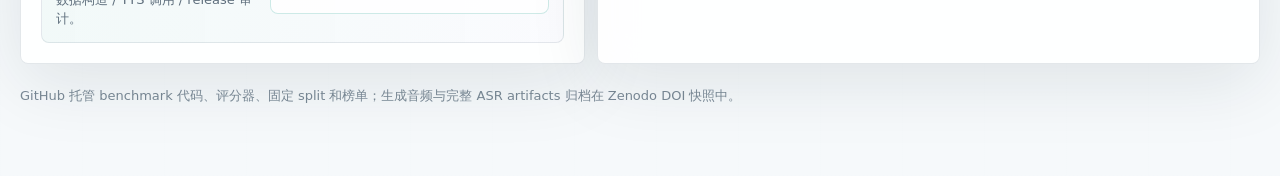
==== commit ccd9dd19: "Update benchmark site context" ====
--- a/site/index.html
+++ b/site/index.html
@@ -5,6 +5,7 @@
   <meta name="viewport" content="width=device-width, initial-scale=1">
   <meta name="theme-color" content="#f6f9fb">
   <title>CN-NewsTTS Bench 中文新闻 TTS 排行榜</title>
+  <link rel="icon" href='data:image/svg+xml,<svg xmlns="http://www.w3.org/2000/svg" viewBox="0 0 64 64"><rect width="64" height="64" rx="12" fill="%23f6f9fb"/><path d="M14 36h6V24h-6v12Zm10 10h6V14h-6v32Zm10-6h6V20h-6v20Zm10-8h6V28h-6v4Z" fill="%230d9488"/><path d="M11 50h42" stroke="%233b5bdb" stroke-width="4" stroke-linecap="round"/></svg>'>
   <link rel="stylesheet" href="style.css">
 </head>
 <body>
@@ -14,7 +15,7 @@
       <div class="hero-copy">
         <div class="hero-topline">
           <p class="eyebrow">CN-NewsTTS Bench · v0.1 public test</p>
-          <span class="live-chip">RAW MODEL TRACK</span>
+          <span class="live-chip">RAW INPUT PRODUCT TRACK</span>
         </div>
         <h1 id="title">中文新闻裸 TTS 读法准确率排行榜</h1>
         <p class="summary" id="summary"></p>
@@ -90,6 +91,17 @@
     <section class="panel">
       <div class="section-heading">
         <div>
+          <p class="section-kicker" id="examples-kicker"></p>
+          <h2 id="examples-title"></h2>
+        </div>
+        <p id="examples-note"></p>
+      </div>
+      <div class="case-grid" id="case-grid"></div>
+    </section>
+
+    <section class="panel">
+      <div class="section-heading">
+        <div>
           <p class="section-kicker" id="leaderboard-kicker"></p>
           <h2 id="leaderboard-title"></h2>
         </div>
@@ -139,15 +151,28 @@
       </div>
     </section>
 
-    <section class="panel">
-      <div class="section-heading">
-        <div>
-          <p class="section-kicker" id="examples-kicker"></p>
-          <h2 id="examples-title"></h2>
+    <section class="grid-two resource-grid">
+      <div class="panel">
+        <div class="section-heading compact">
+          <div>
+            <p class="section-kicker" id="archive-kicker"></p>
+            <h2 id="archive-title"></h2>
+          </div>
+          <p id="archive-note"></p>
         </div>
-        <p id="examples-note"></p>
+        <div class="resource-list" id="archive-list"></div>
       </div>
-      <div class="case-grid" id="case-grid"></div>
+
+      <div class="panel">
+        <div class="section-heading compact">
+          <div>
+            <p class="section-kicker" id="repro-kicker"></p>
+            <h2 id="repro-title"></h2>
+          </div>
+          <p id="repro-note"></p>
+        </div>
+        <div class="resource-list" id="repro-list"></div>
+      </div>
     </section>
 
     <footer>
--- a/site/style.css
+++ b/site/style.css
@@ -378,6 +378,10 @@
   display: block;
 }
 
+.section-heading.compact > p {
+  margin-top: 8px;
+}
+
 .section-heading p {
   max-width: 560px;
   margin: 0;
@@ -554,7 +558,8 @@
 
 .protocol-list,
 .model-list,
-.case-grid {
+.case-grid,
+.resource-list {
   padding: 16px 20px 20px;
 }
 
@@ -646,6 +651,72 @@
   color: #263947;
 }
 
+.resource-grid {
+  align-items: stretch;
+}
+
+.resource-list {
+  display: grid;
+  gap: 10px;
+}
+
+.resource-row {
+  display: grid;
+  grid-template-columns: minmax(0, 1fr) minmax(150px, auto);
+  gap: 12px;
+  align-items: center;
+  min-height: 70px;
+  border: 1px solid rgba(40, 69, 94, .11);
+  border-radius: 8px;
+  padding: 13px 14px;
+  color: inherit;
+  background:
+    linear-gradient(90deg, rgba(13, 148, 136, .055), rgba(59, 91, 219, .025)),
+    rgba(255, 255, 255, .78);
+  text-decoration: none;
+}
+
+.resource-row[href]:hover {
+  border-color: rgba(13, 148, 136, .34);
+  background:
+    linear-gradient(90deg, rgba(13, 148, 136, .09), rgba(59, 91, 219, .045)),
+    rgba(255, 255, 255, .92);
+}
+
+.resource-row strong,
+.resource-row small,
+.resource-row code {
+  display: block;
+  min-width: 0;
+}
+
+.resource-row strong {
+  color: #10202b;
+  font-weight: 820;
+}
+
+.resource-row small {
+  margin-top: 4px;
+  color: var(--muted);
+  font-size: 13px;
+  line-height: 1.45;
+}
+
+.resource-row code {
+  justify-self: end;
+  max-width: 300px;
+  border: 1px solid rgba(13, 148, 136, .20);
+  border-radius: 8px;
+  padding: 7px 9px;
+  color: #0f3d3a;
+  background: rgba(255, 255, 255, .82);
+  font-family: ui-monospace, SFMono-Regular, Menlo, Monaco, Consolas, monospace;
+  font-size: 12px;
+  line-height: 1.35;
+  overflow-wrap: anywhere;
+  text-align: right;
+}
+
 footer {
   margin: 22px 0 0;
   color: var(--subtle);
@@ -709,7 +780,8 @@
   .background-grid,
   .protocol-list,
   .model-list,
-  .case-grid {
+  .case-grid,
+  .resource-list {
     padding-left: 14px;
     padding-right: 14px;
   }
@@ -745,6 +817,16 @@
     gap: 4px;
   }
 
+  .resource-row {
+    grid-template-columns: 1fr;
+  }
+
+  .resource-row code {
+    justify-self: stretch;
+    max-width: none;
+    text-align: left;
+  }
+
   th,
   td {
     padding: 12px;
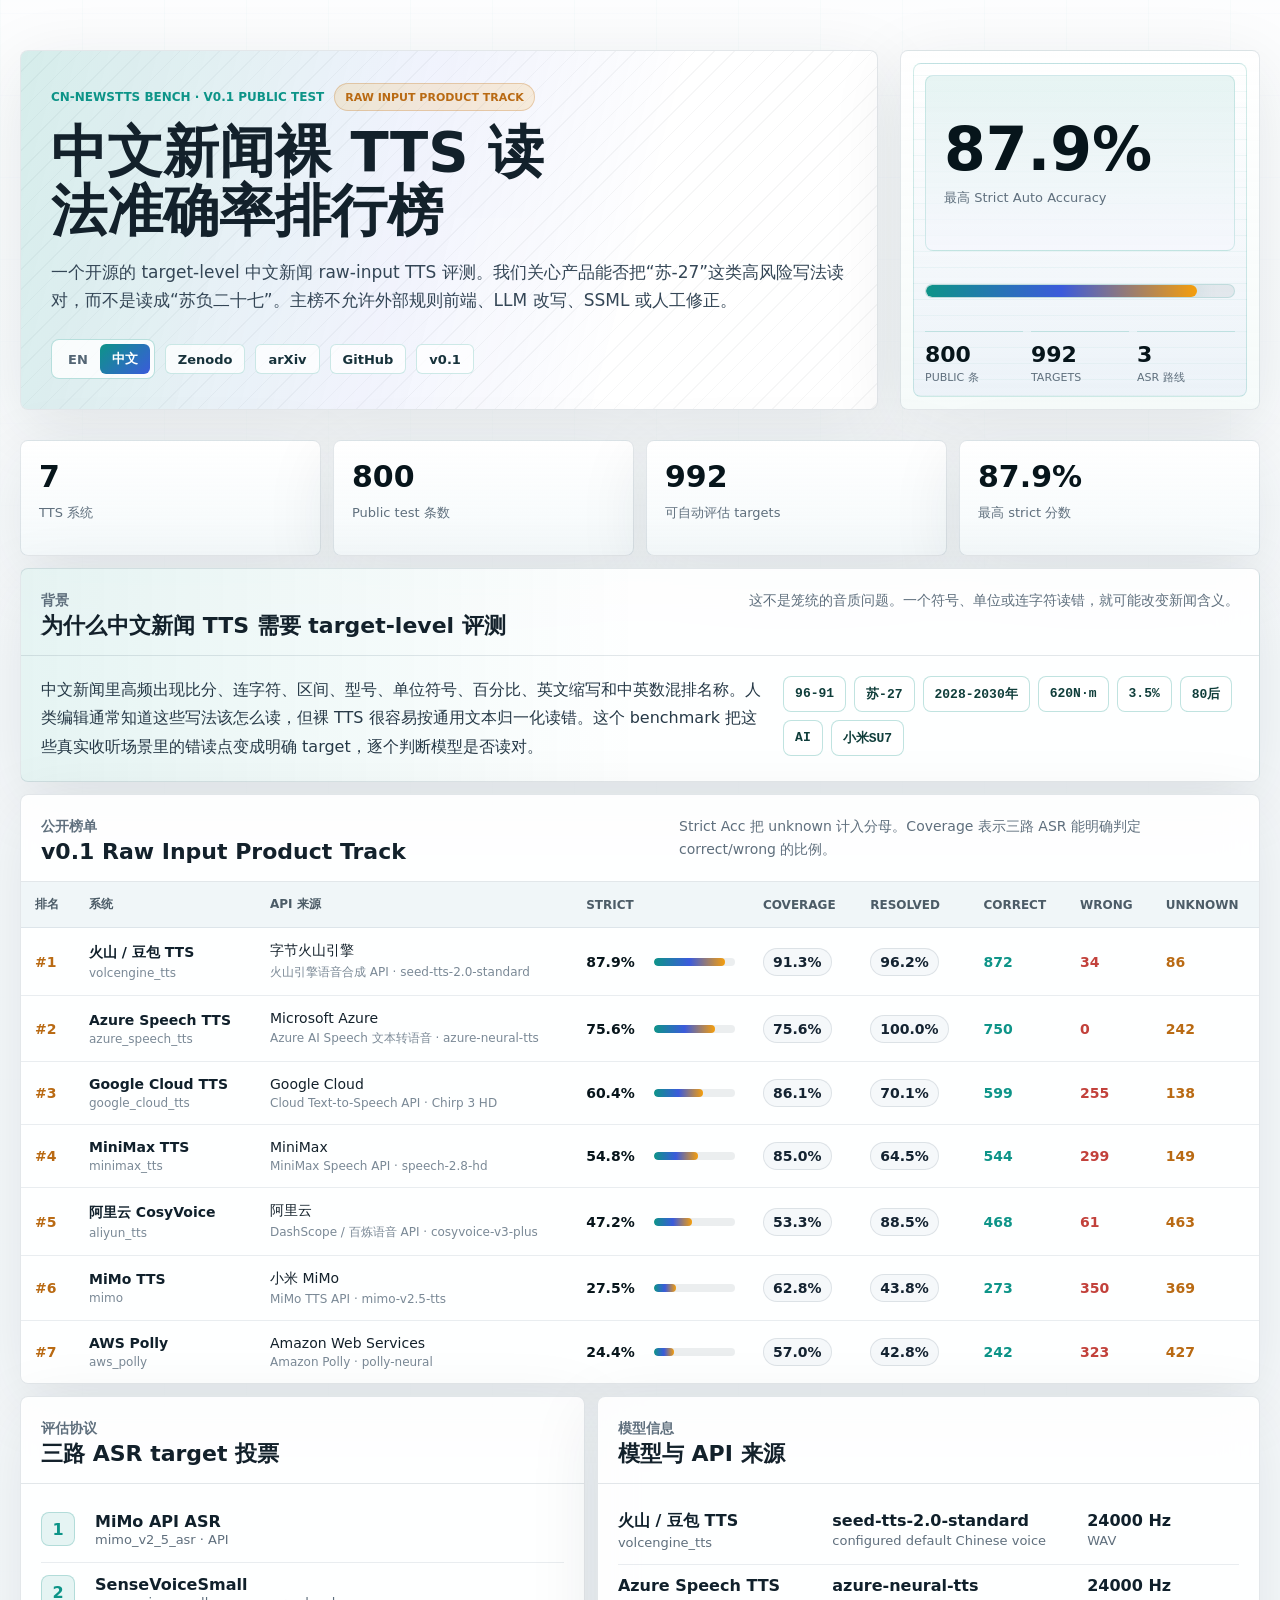
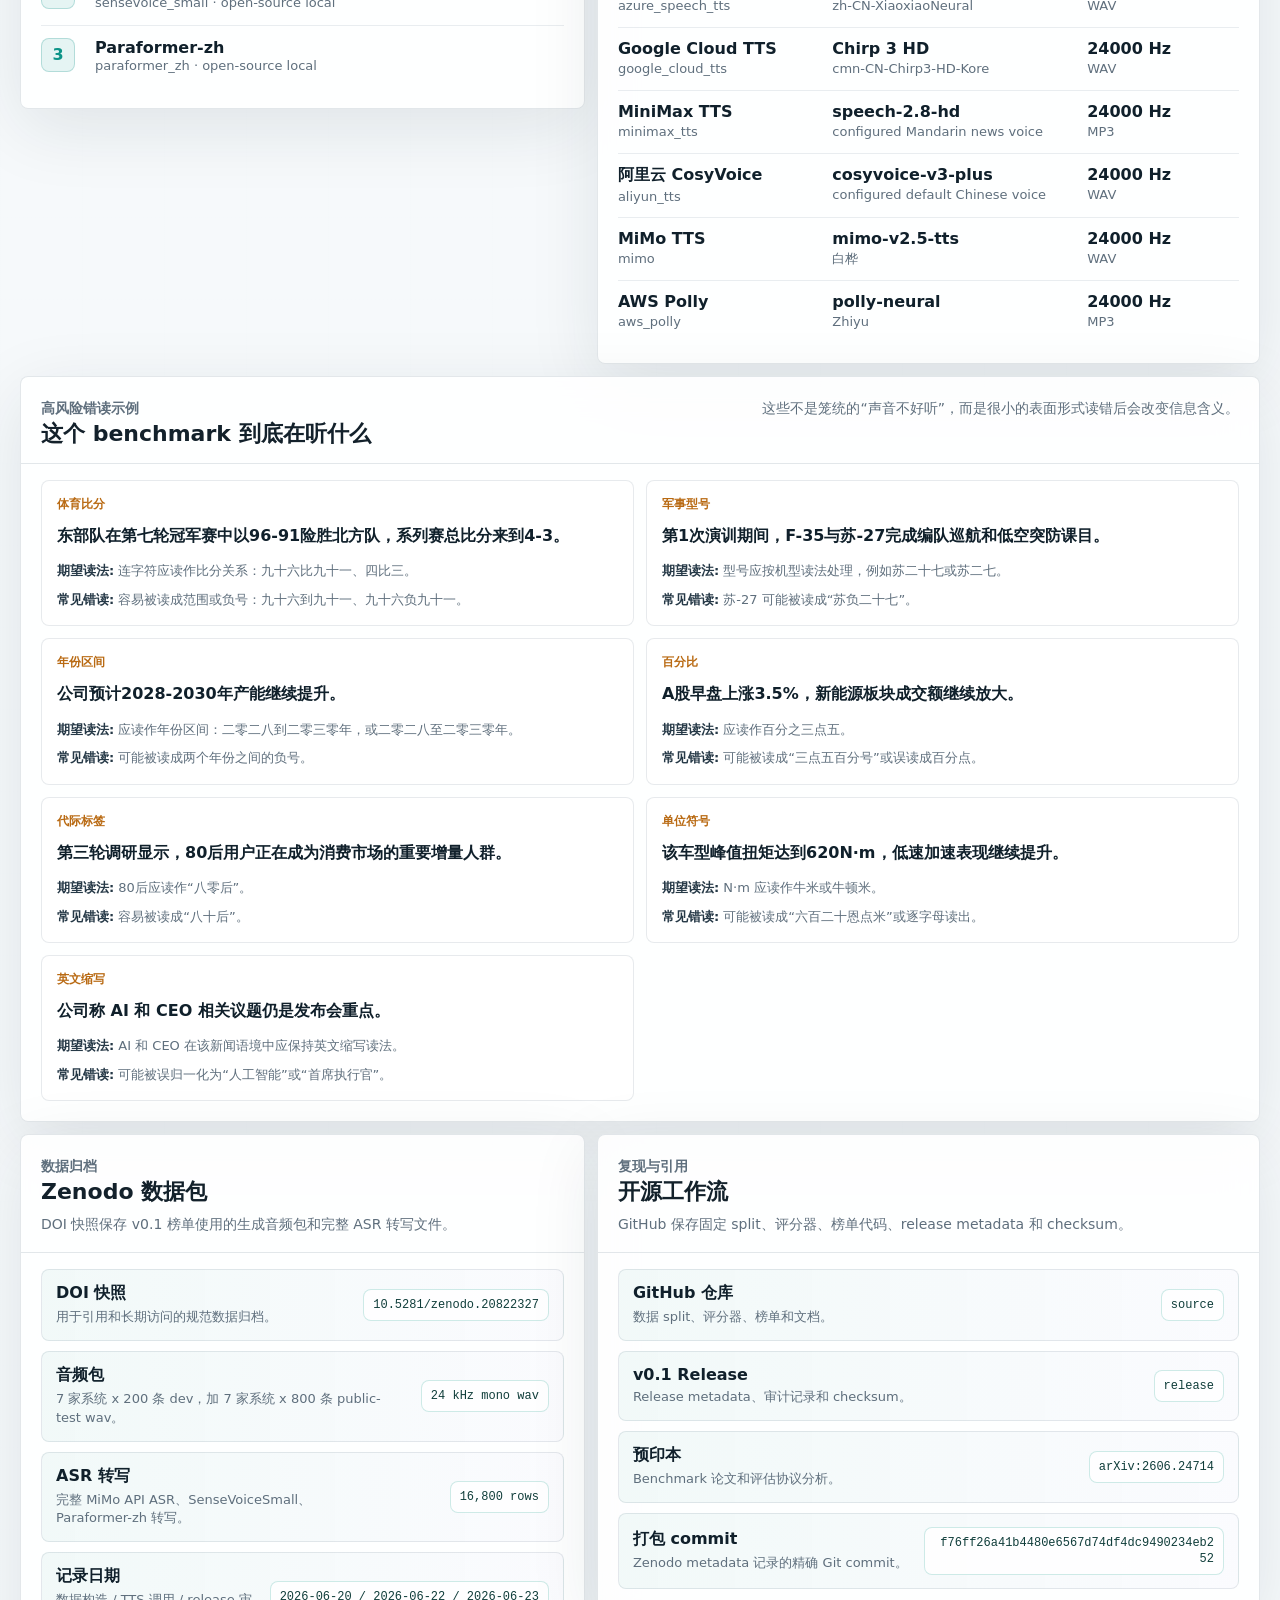
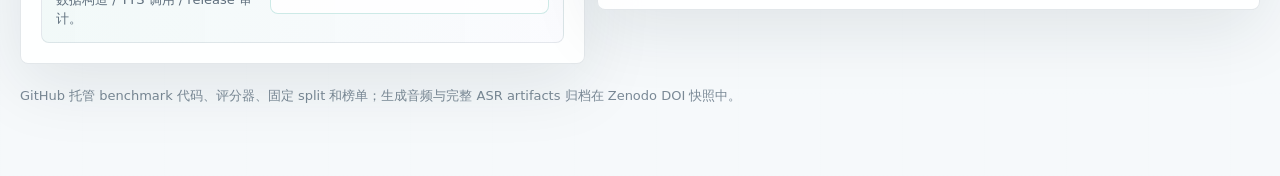
==== commit c6cfb9f0: "Adjust leaderboard page section order" ====
--- a/site/index.html
+++ b/site/index.html
@@ -91,17 +91,6 @@
     <section class="panel">
       <div class="section-heading">
         <div>
-          <p class="section-kicker" id="examples-kicker"></p>
-          <h2 id="examples-title"></h2>
-        </div>
-        <p id="examples-note"></p>
-      </div>
-      <div class="case-grid" id="case-grid"></div>
-    </section>
-
-    <section class="panel">
-      <div class="section-heading">
-        <div>
           <p class="section-kicker" id="leaderboard-kicker"></p>
           <h2 id="leaderboard-title"></h2>
         </div>
@@ -151,6 +140,17 @@
       </div>
     </section>
 
+    <section class="panel">
+      <div class="section-heading">
+        <div>
+          <p class="section-kicker" id="examples-kicker"></p>
+          <h2 id="examples-title"></h2>
+        </div>
+        <p id="examples-note"></p>
+      </div>
+      <div class="case-grid" id="case-grid"></div>
+    </section>
+
     <section class="grid-two resource-grid">
       <div class="panel">
         <div class="section-heading compact">
--- a/site/style.css
+++ b/site/style.css
@@ -554,6 +554,7 @@
   display: grid;
   grid-template-columns: minmax(0, .92fr) minmax(0, 1.08fr);
   gap: 12px;
+  align-items: start;
 }
 
 .protocol-list,
@@ -652,7 +653,7 @@
 }
 
 .resource-grid {
-  align-items: stretch;
+  align-items: start;
 }
 
 .resource-list {
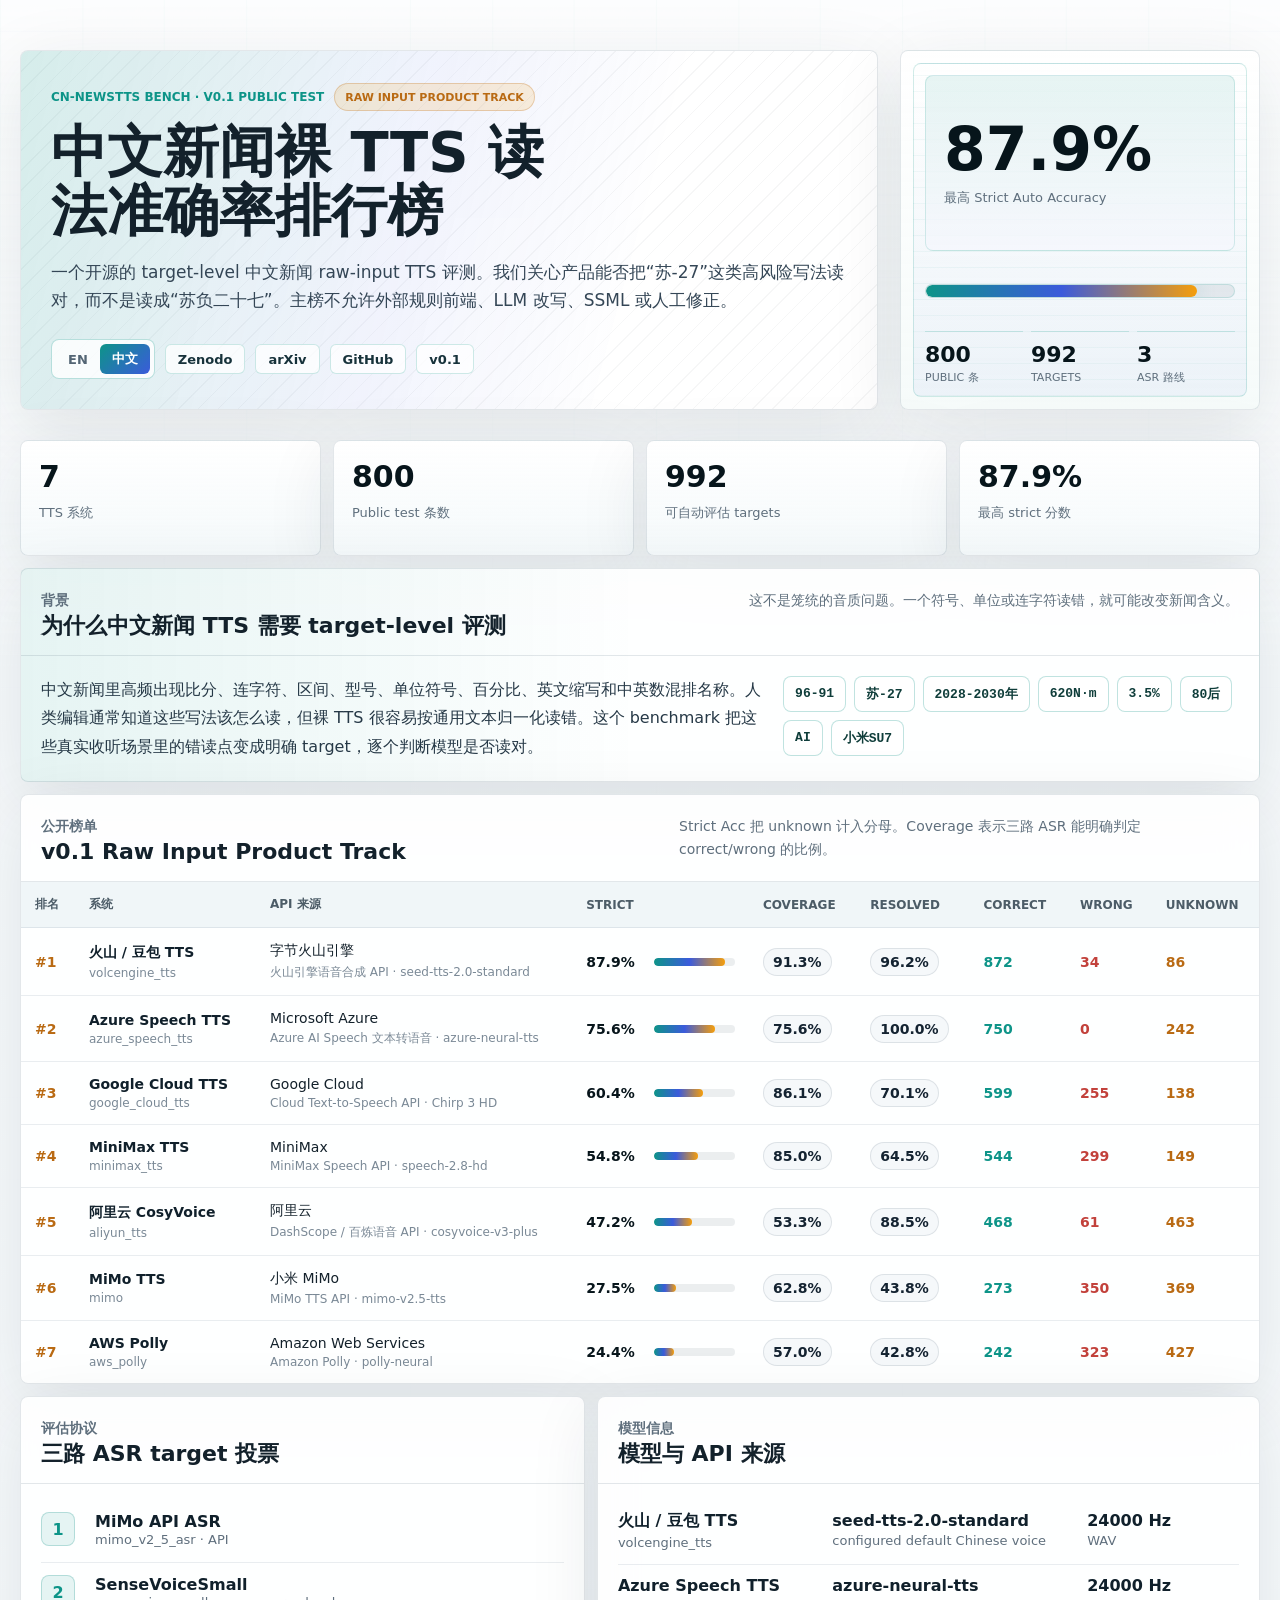
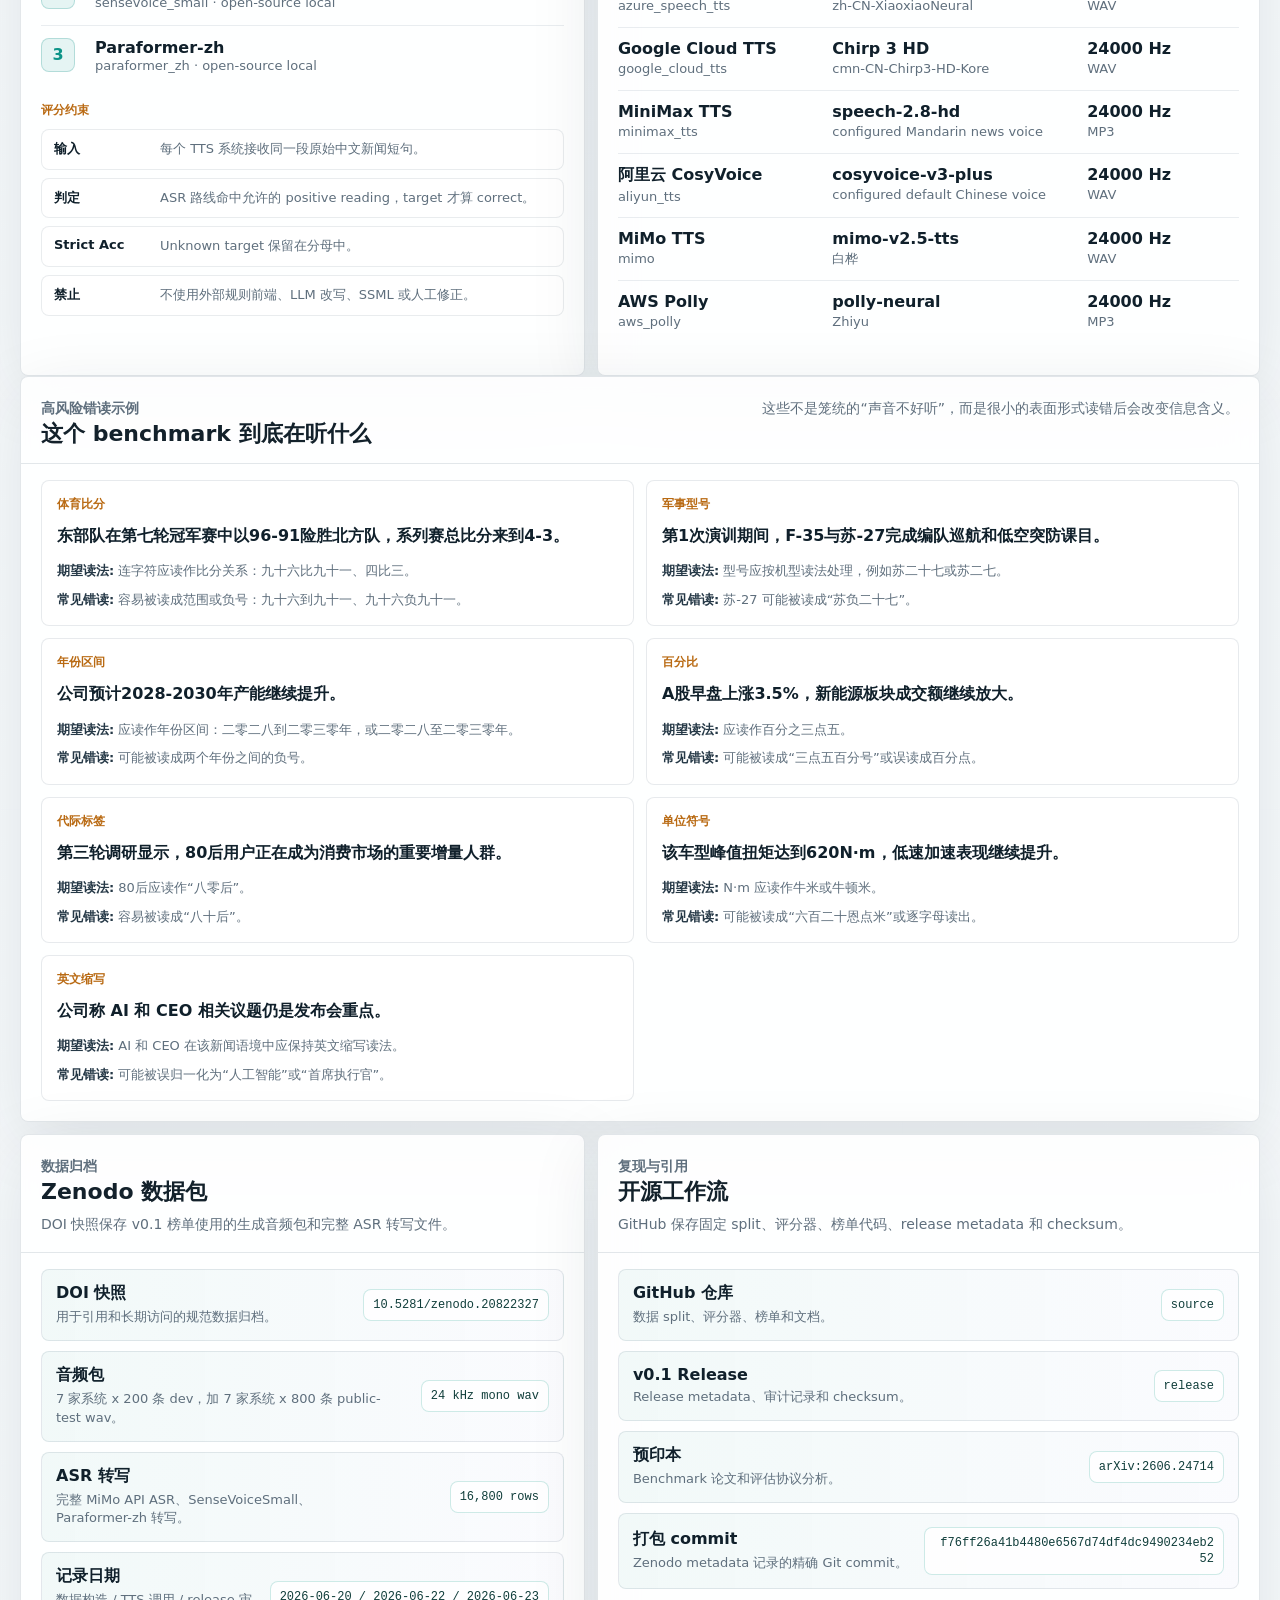
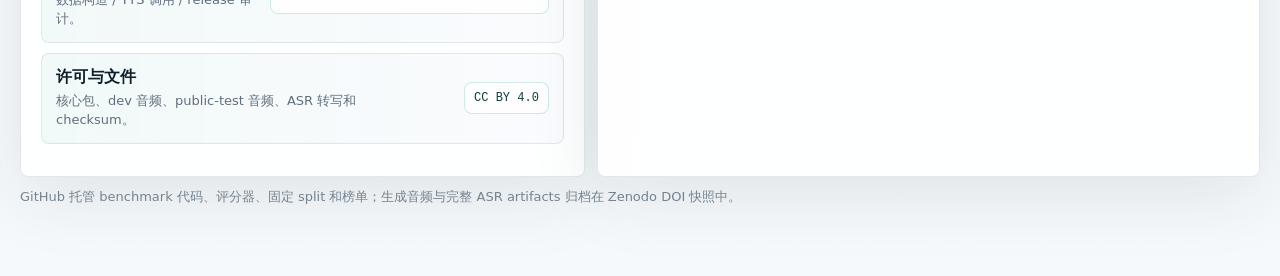
==== commit bd1a80f0: "Align leaderboard info panels" ====
--- a/site/index.html
+++ b/site/index.html
@@ -127,6 +127,7 @@
           </div>
         </div>
         <div class="protocol-list" id="protocol-list"></div>
+        <div class="protocol-extra" id="protocol-extra"></div>
       </div>
 
       <div class="panel">
--- a/site/style.css
+++ b/site/style.css
@@ -554,16 +554,25 @@
   display: grid;
   grid-template-columns: minmax(0, .92fr) minmax(0, 1.08fr);
   gap: 12px;
-  align-items: start;
+  align-items: stretch;
+}
+
+.grid-two > .panel {
+  height: 100%;
 }
 
 .protocol-list,
+.protocol-extra,
 .model-list,
 .case-grid,
 .resource-list {
   padding: 16px 20px 20px;
 }
 
+.protocol-list {
+  padding-bottom: 8px;
+}
+
 .protocol-item {
   display: grid;
   grid-template-columns: 42px 1fr;
@@ -596,6 +605,46 @@
 
 .protocol-source,
 .model-row span {
+  color: var(--muted);
+  font-size: 13px;
+  line-height: 1.45;
+}
+
+.protocol-extra {
+  padding-top: 0;
+}
+
+.protocol-extra-title {
+  margin: 6px 0 10px;
+  color: var(--amber);
+  font-size: 12px;
+  font-weight: 850;
+  text-transform: uppercase;
+}
+
+.protocol-extra-grid {
+  display: grid;
+  gap: 8px;
+}
+
+.protocol-extra-row {
+  display: grid;
+  grid-template-columns: 96px minmax(0, 1fr);
+  gap: 10px;
+  align-items: start;
+  border: 1px solid rgba(40, 69, 94, .10);
+  border-radius: 8px;
+  padding: 10px 12px;
+  background: rgba(255, 255, 255, .64);
+}
+
+.protocol-extra-row strong {
+  color: #10202b;
+  font-size: 13px;
+  font-weight: 820;
+}
+
+.protocol-extra-row span {
   color: var(--muted);
   font-size: 13px;
   line-height: 1.45;
@@ -653,7 +702,7 @@
 }
 
 .resource-grid {
-  align-items: start;
+  align-items: stretch;
 }
 
 .resource-list {
@@ -780,6 +829,7 @@
   .section-heading,
   .background-grid,
   .protocol-list,
+  .protocol-extra,
   .model-list,
   .case-grid,
   .resource-list {
@@ -818,6 +868,11 @@
     gap: 4px;
   }
 
+  .protocol-extra-row {
+    grid-template-columns: 1fr;
+    gap: 4px;
+  }
+
   .resource-row {
     grid-template-columns: 1fr;
   }
